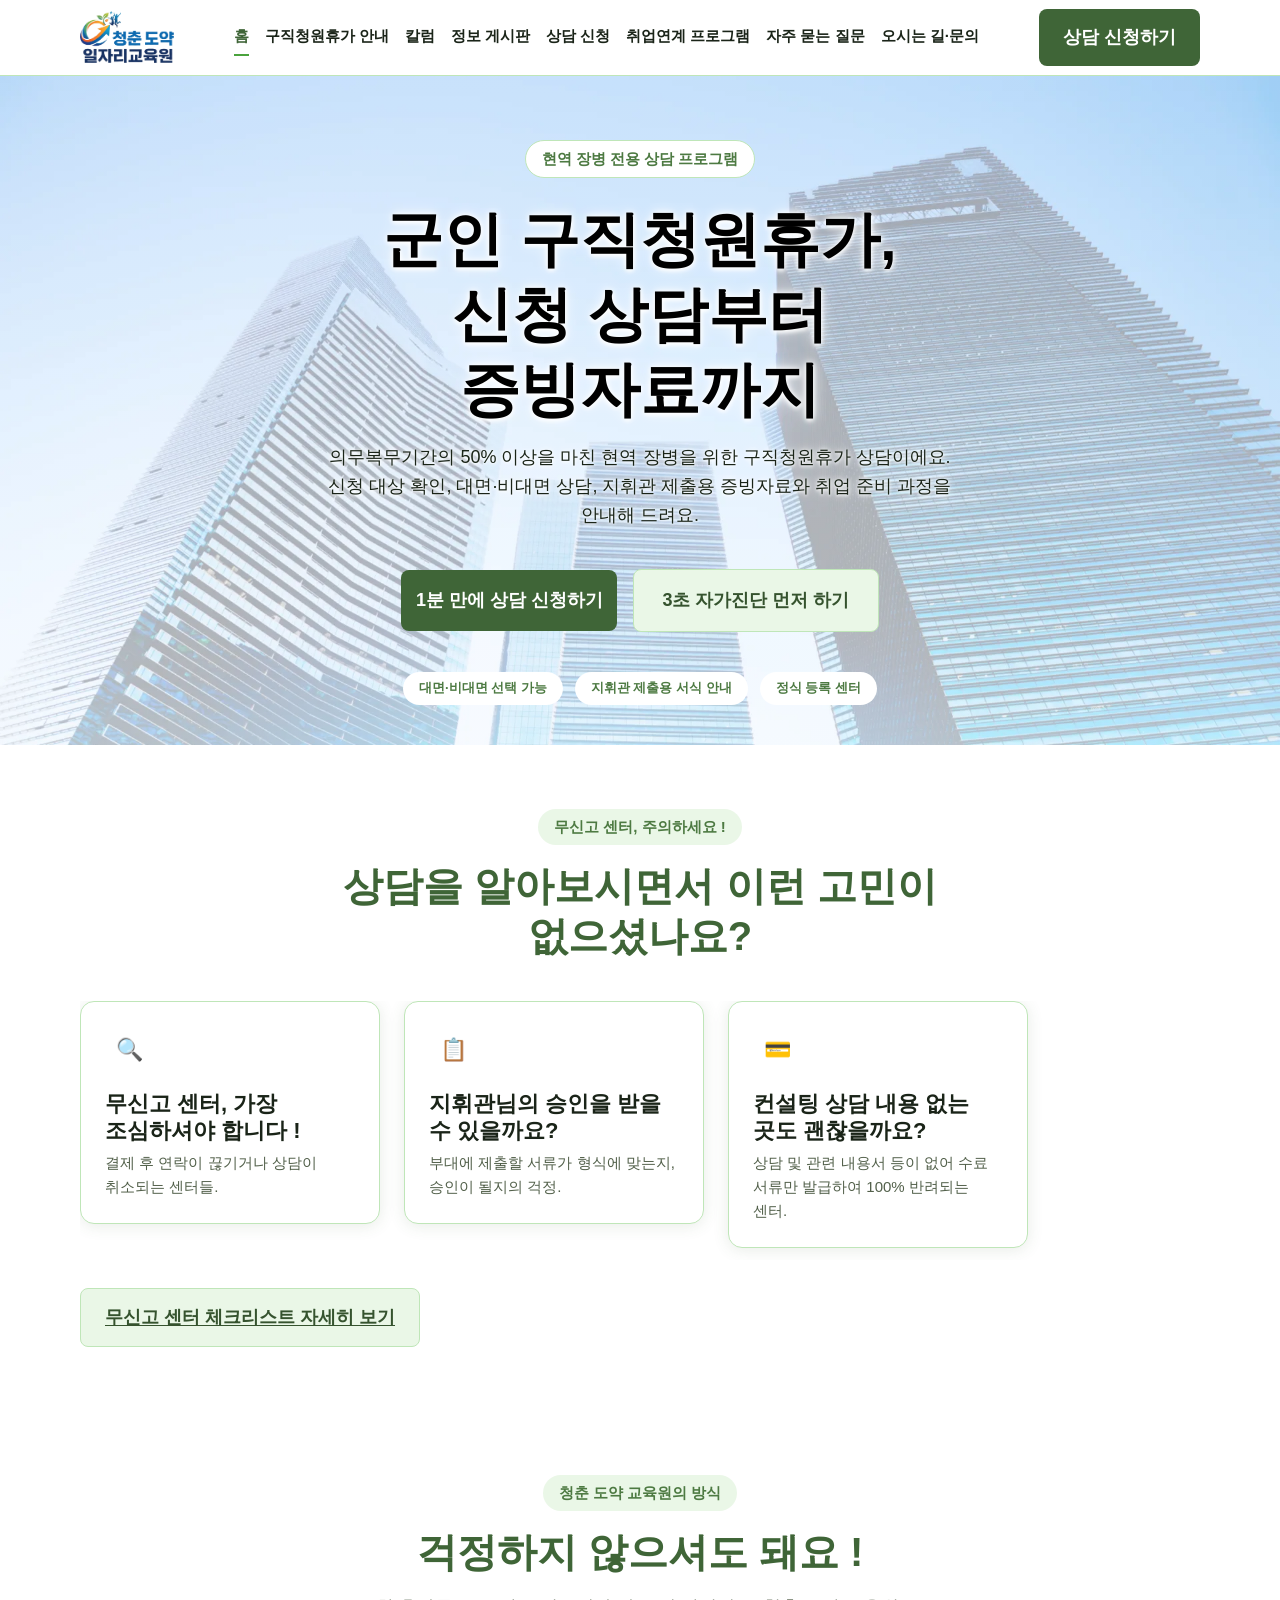
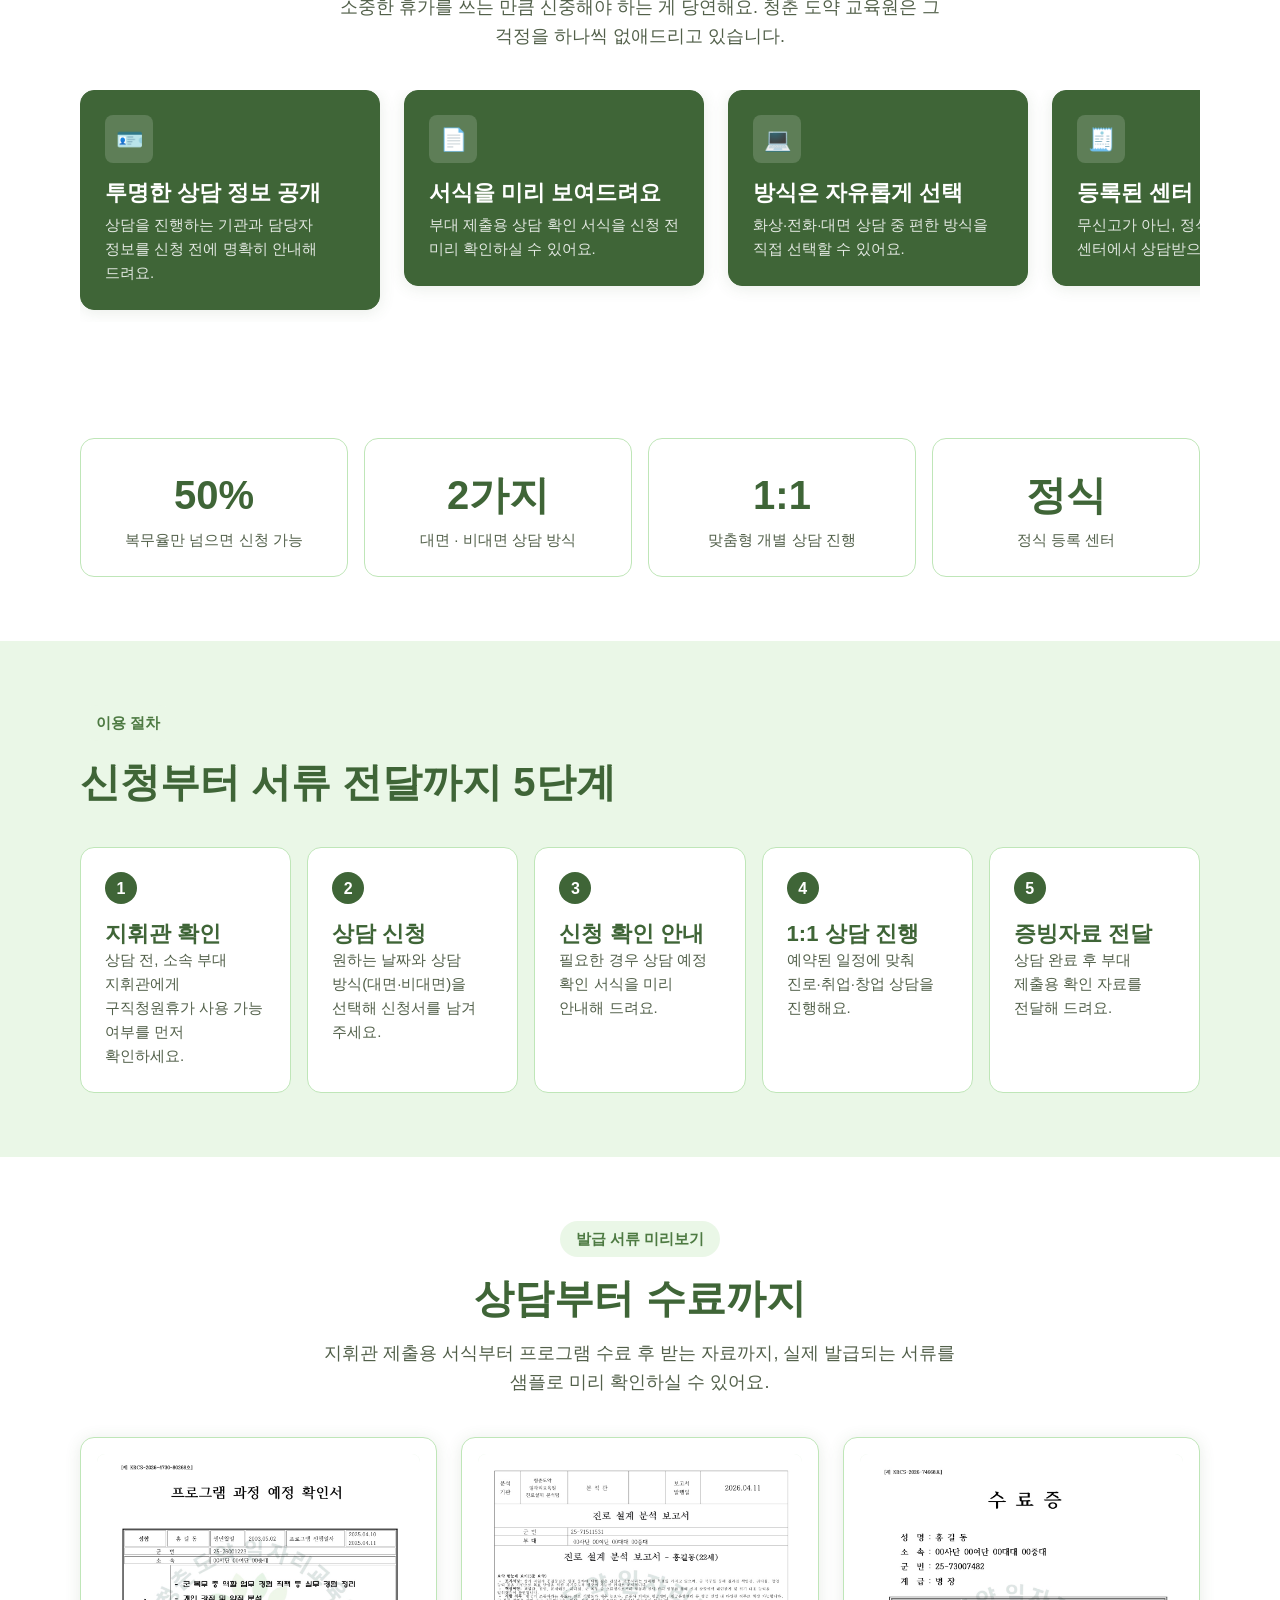
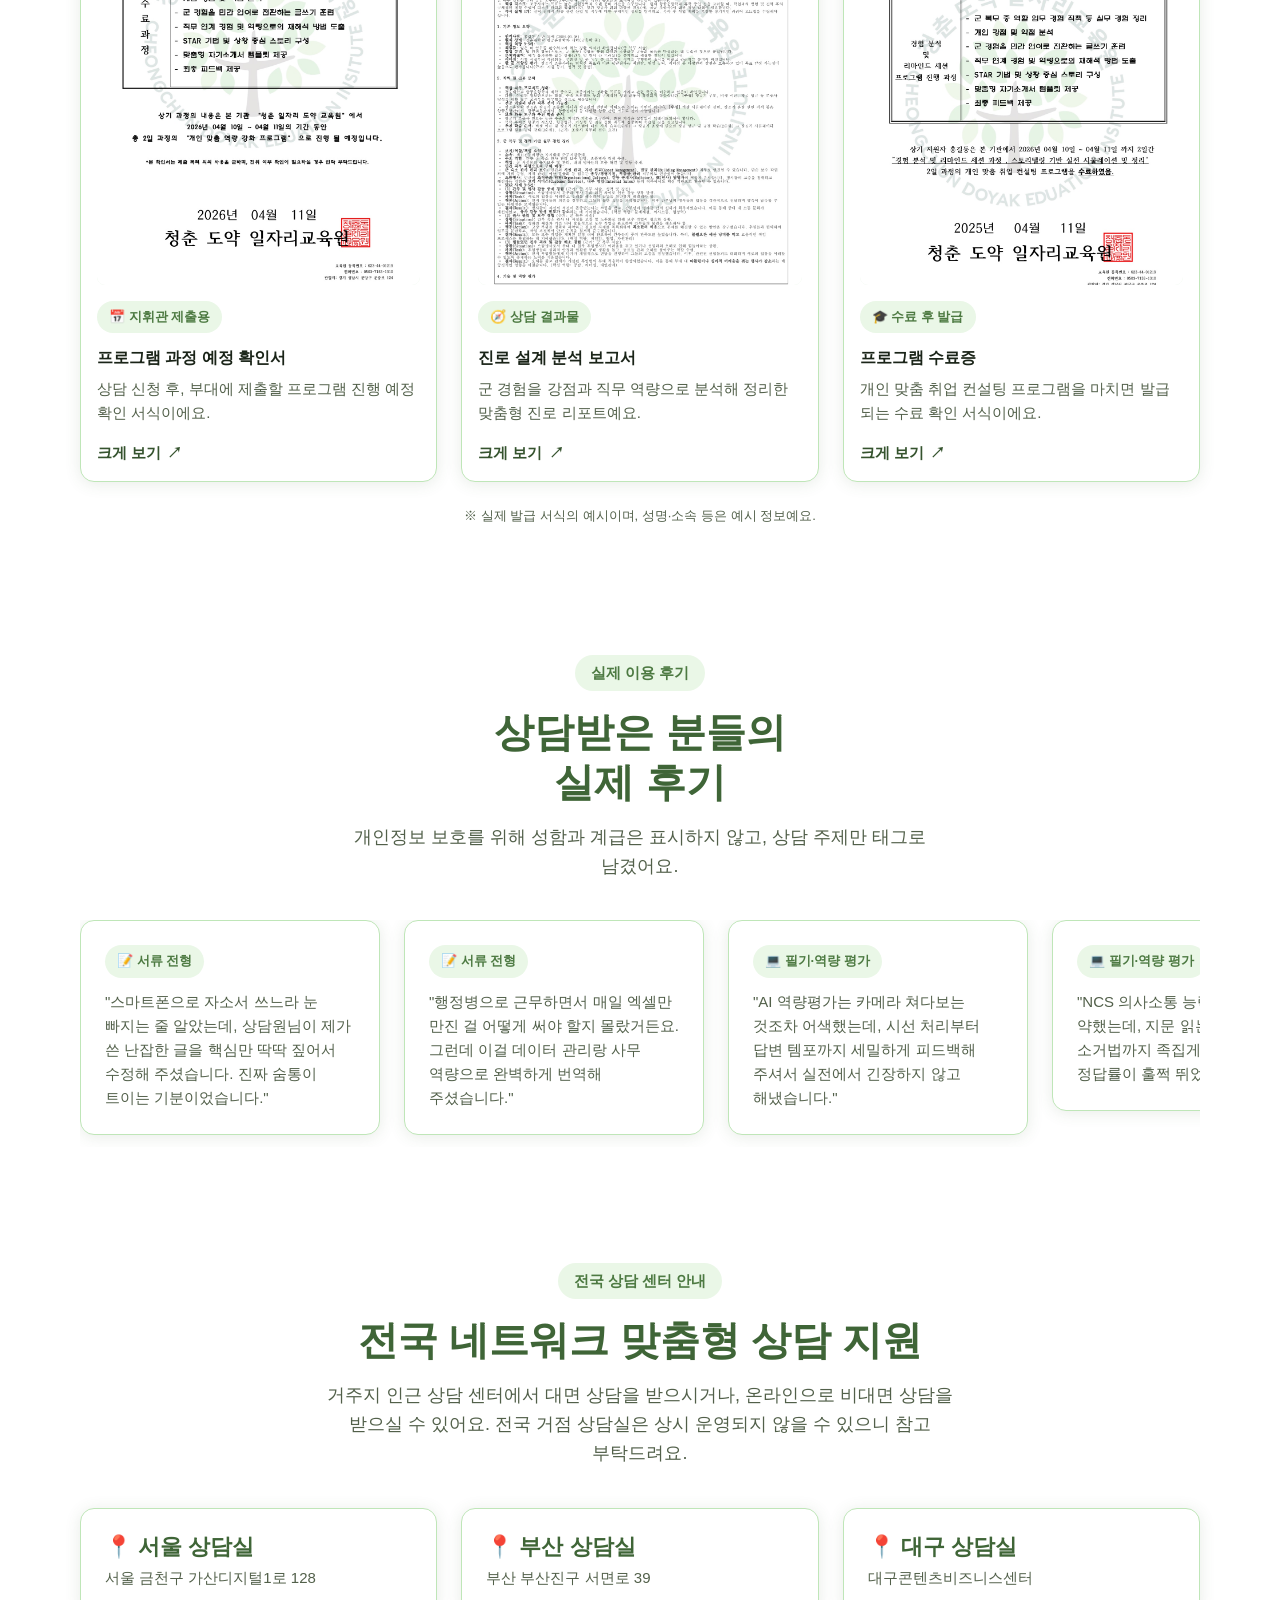
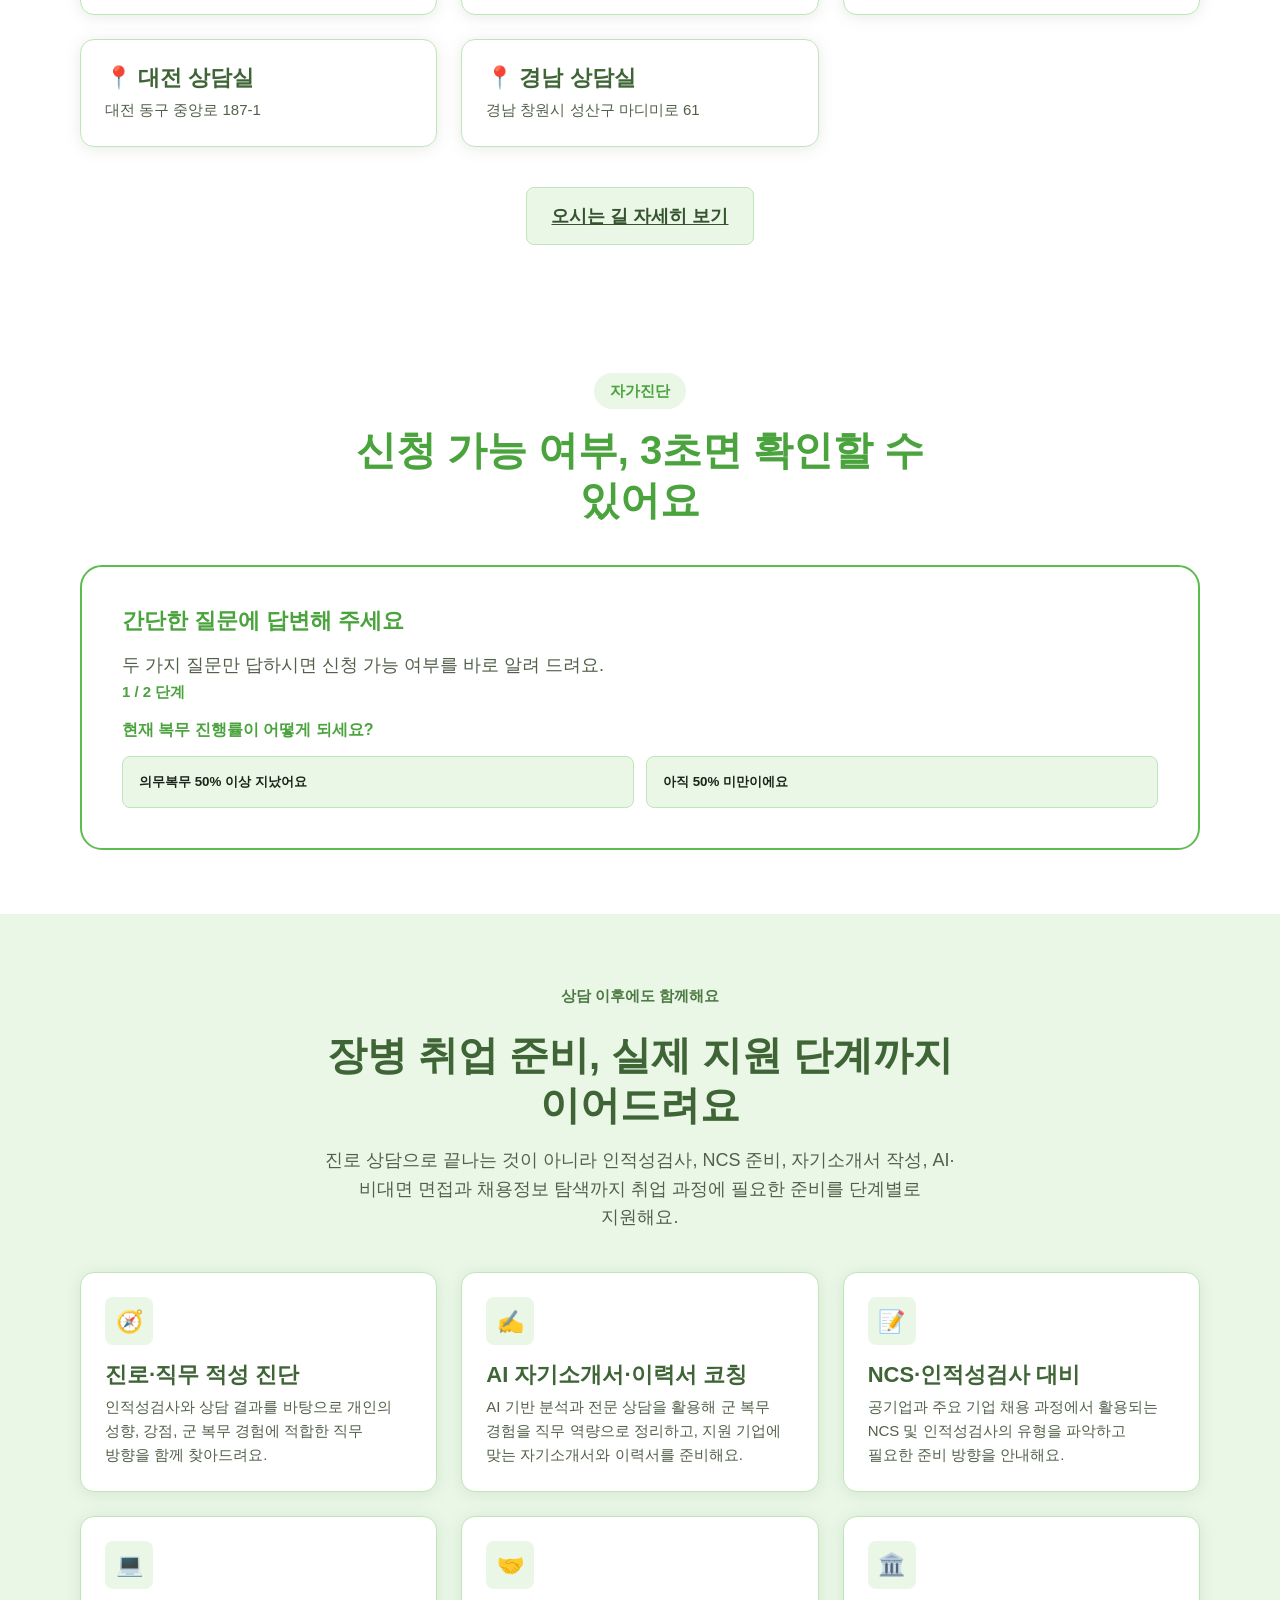
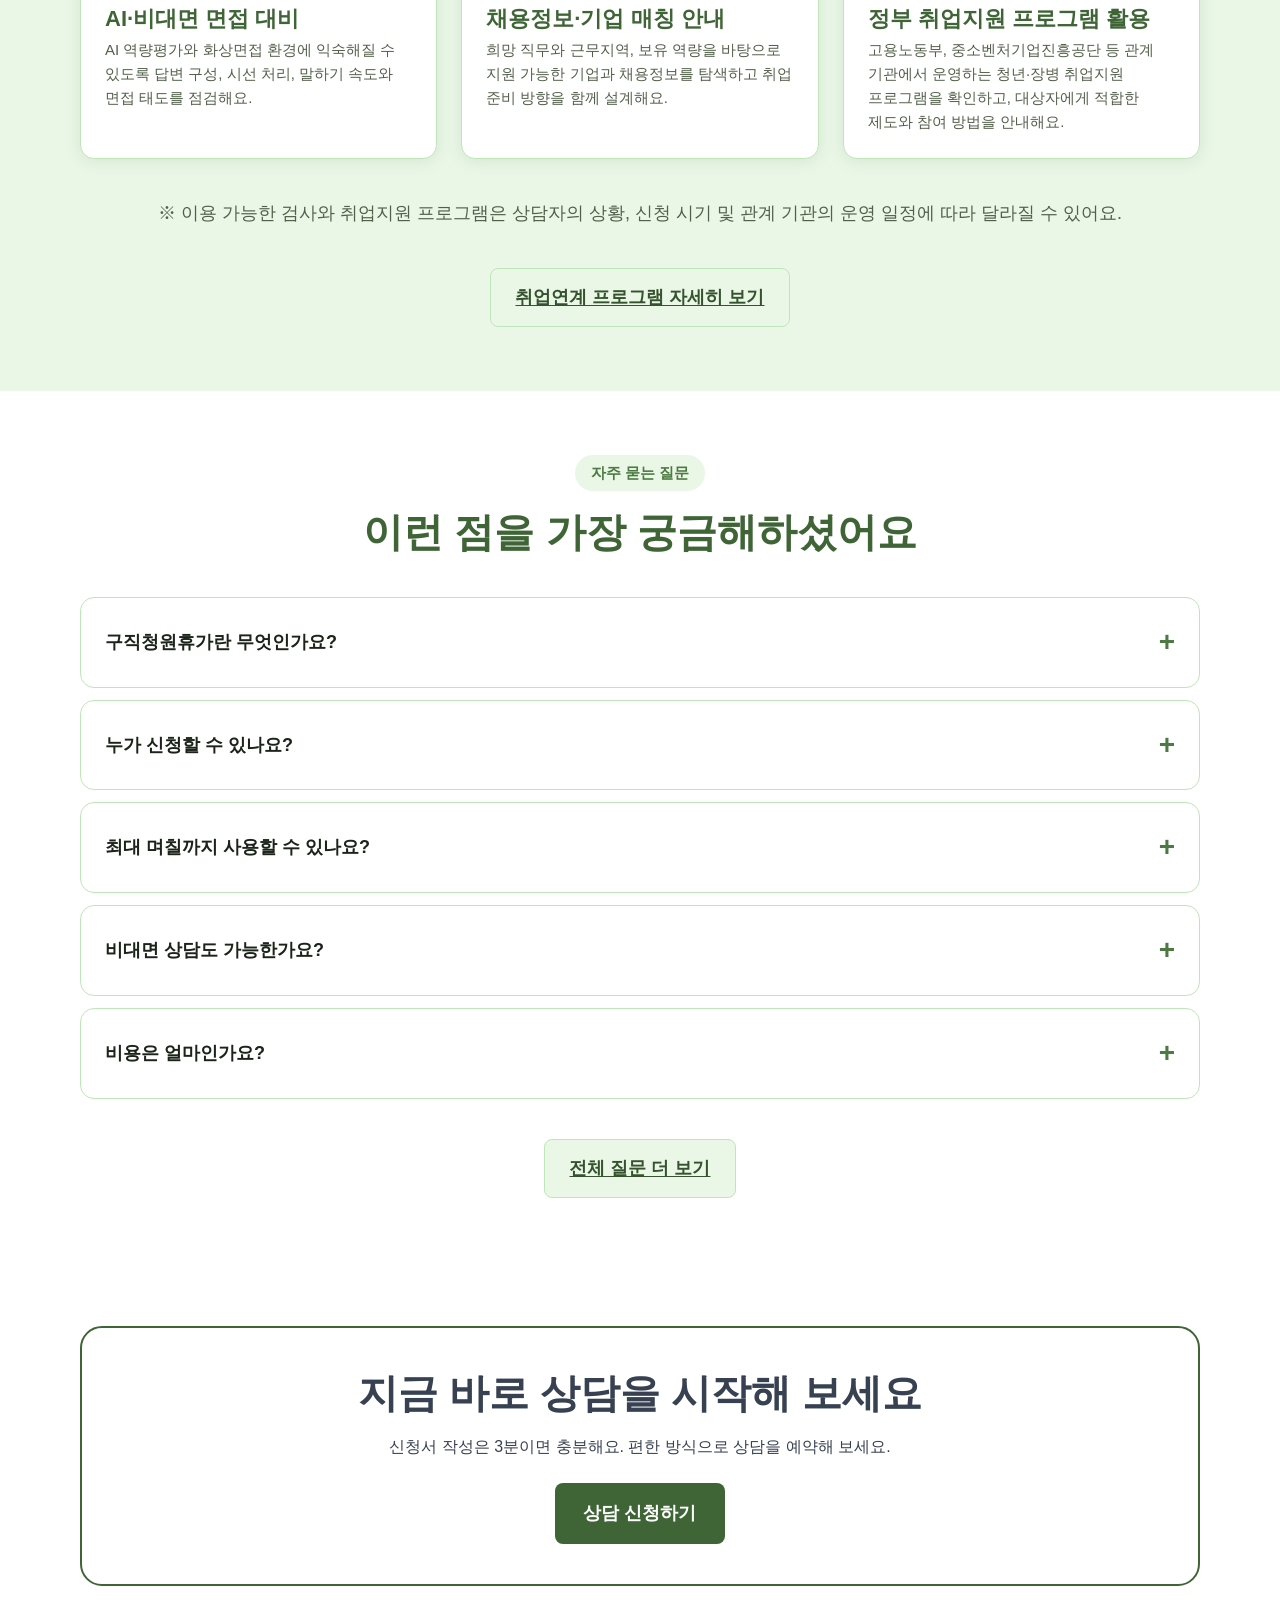
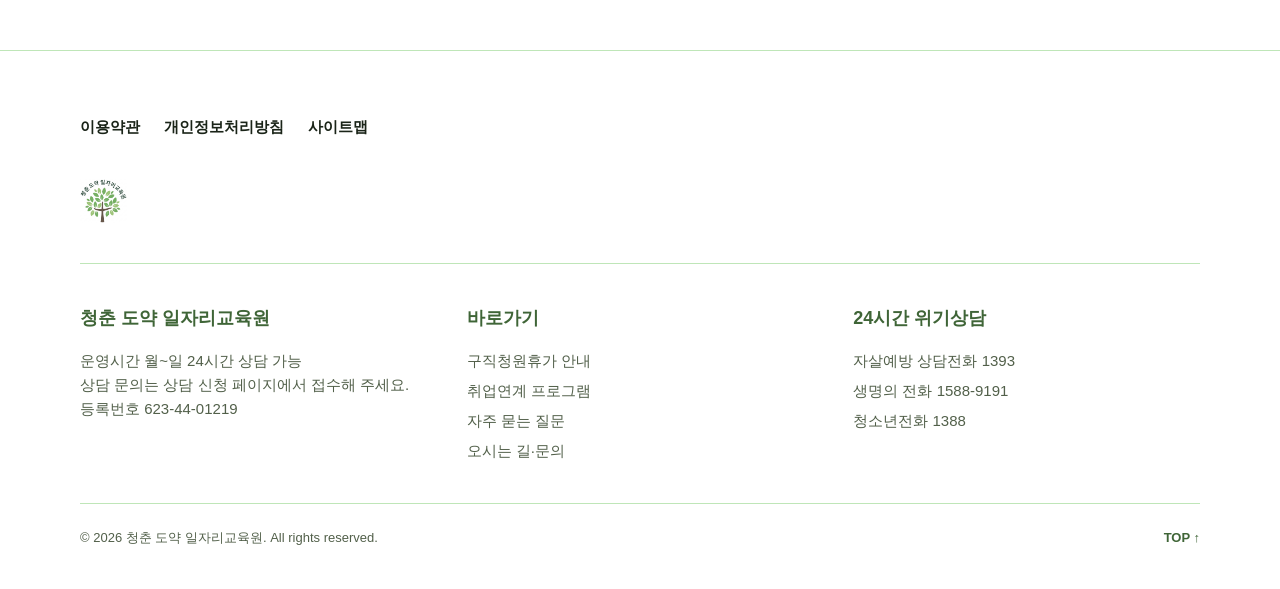
==== index.html @ 06d4969e "Add Naver Search Advisor site verification meta tag Co-Authored-By: Claude Sonnet 5 <noreply@anthrop" ====
<!doctype html>
<html lang="ko">
<head>
  <meta charset="UTF-8" />
  <meta name="viewport" content="width=device-width, initial-scale=1" />
  <meta name="google-site-verification" content="2nZ08xQnb_8hlBmnkDYCO0wUar5YOtVIKRQKzrqwLmY" />
  <meta name="naver-site-verification" content="445d4cc91c6507f5369d2889d1e7aca899a2a879" />
  <title>청춘 도약 일자리교육원 | 현역 장병 구직청원휴가 상담</title>
  <meta name="description" content="의무복무 50% 이상 현역 장병을 위한 구직청원휴가 대면·비대면 상담. 지휘관 제출용 서류 안내부터 자기소개서·면접 준비까지, 청춘 도약 일자리교육원이 함께합니다." />
  <link rel="canonical" href="https://xn--9d0bj6jvofy7nrsb4nou6e148bfjc.kr/index.html" />
  <meta property="og:type" content="website" />
  <meta property="og:title" content="청춘 도약 일자리교육원 | 현역 장병 구직청원휴가 상담" />
  <meta property="og:description" content="의무복무 50% 이상 현역 장병을 위한 구직청원휴가 대면·비대면 상담과 취업연계 프로그램" />
  <meta property="og:url" content="https://xn--9d0bj6jvofy7nrsb4nou6e148bfjc.kr/index.html" />
  <meta property="og:locale" content="ko_KR" />
  <link rel="icon" href="assets/images/logo.png" type="image/png" />
  <link rel="preconnect" href="https://cdn.jsdelivr.net" />
  <link rel="stylesheet" as="style" crossorigin href="https://cdn.jsdelivr.net/gh/orioncactus/pretendard@latest/dist/web/static/pretendard.css" />
  <link rel="stylesheet" href="assets/css/tokens.css" />
  <link rel="stylesheet" href="assets/css/base.css" />
  <link rel="stylesheet" href="assets/css/components.css" />
  <script type="application/ld+json">
  {
    "@context": "https://schema.org",
    "@type": "Organization",
    "name": "청춘 도약 일자리교육원",
    "url": "https://xn--9d0bj6jvofy7nrsb4nou6e148bfjc.kr/index.html",
    "logo": {
      "@type": "ImageObject",
      "url": "https://xn--9d0bj6jvofy7nrsb4nou6e148bfjc.kr/assets/images/logo.png"
    },
    "taxID": "623-44-01219"
  }
  </script>
  <!-- TODO: 실제 사업장 주소 확보 시 address(PostalAddress) 속성 추가 -->
  <!-- TODO: 대표 전화번호 확보 시 telephone 속성 추가 -->
</head>
<body>
  <a class="skip-link" href="#main">본문으로 바로가기</a>

  <header class="site-header">
    <div class="container site-header__inner">
      <a href="index.html" class="site-header__logo">
        <img src="assets/images/header-logo.webp" alt="청춘 도약 일자리교육원" width="180" height="100" />
        <span class="sr-only">청춘 도약 일자리교육원</span>
      </a>

      <nav class="site-nav" aria-label="주요 메뉴">
        <ul class="site-nav__list">
          <li><a class="site-nav__link" href="index.html" aria-current="page">홈</a></li>
          <li><a class="site-nav__link" href="guide.html">구직청원휴가 안내</a></li>
          <li><a class="site-nav__link" href="column.html">칼럼</a></li>
          <li><a class="site-nav__link" href="board.html">정보 게시판</a></li>
          <li><a class="site-nav__link" href="http://pf.kakao.com/_sylen/chat">상담 신청</a></li>
          <li><a class="site-nav__link" href="program.html">취업연계 프로그램</a></li>
          <li><a class="site-nav__link" href="faq.html">자주 묻는 질문</a></li>
          <li><a class="site-nav__link" href="contact.html">오시는 길·문의</a></li>
        </ul>
      </nav>

      <div class="site-header__actions">
        <a href="http://pf.kakao.com/_sylen/chat" class="btn btn--primary header-cta">상담 신청하기</a>
        <button
          type="button"
          class="nav-toggle"
          aria-expanded="false"
          aria-controls="mobile-nav"
          aria-label="메뉴 열기"
        >
          <span class="nav-toggle__icon" aria-hidden="true"></span>
        </button>
      </div>
    </div>
  </header>

  <nav id="mobile-nav" class="mobile-nav" aria-label="모바일 메뉴" hidden>
    <ul class="mobile-nav__list">
      <li><a class="mobile-nav__link" href="index.html" aria-current="page">홈</a></li>
      <li><a class="mobile-nav__link" href="guide.html">구직청원휴가 안내</a></li>
      <li><a class="mobile-nav__link" href="column.html">칼럼</a></li>
      <li><a class="mobile-nav__link" href="board.html">정보 게시판</a></li>
      <li><a class="mobile-nav__link" href="http://pf.kakao.com/_sylen/chat">상담 신청</a></li>
      <li><a class="mobile-nav__link" href="program.html">취업연계 프로그램</a></li>
      <li><a class="mobile-nav__link" href="faq.html">자주 묻는 질문</a></li>
      <li><a class="mobile-nav__link" href="contact.html">오시는 길·문의</a></li>
    </ul>
    <a href="http://pf.kakao.com/_sylen/chat" class="btn btn--primary btn--block mobile-nav__cta">상담 신청하기</a>
  </nav>

  <main id="main">
    <!-- 히어로 -->
    <section class="hero">
      <div class="container hero__inner">
        <p class="hero__badge">현역 장병 전용 상담 프로그램</p>
        <h1 class="hero__title">군인 구직청원휴가, 신청 상담부터 증빙자료까지</h1>
        <p class="hero__desc">
          의무복무기간의 50% 이상을 마친 현역 장병을 위한 구직청원휴가 상담이에요. 신청 대상 확인,
          대면·비대면 상담, 지휘관 제출용 증빙자료와 취업 준비 과정을 안내해 드려요.
        </p>
        <div class="hero__actions">
          <a href="http://pf.kakao.com/_sylen/chat" class="btn btn--primary btn--lg hero__cta--wide">1분 만에 상담 신청하기</a>
          <a href="#self-check" class="btn btn--secondary btn--lg">3초 자가진단 먼저 하기</a>
        </div>
        <ul class="hero__tags">
          <li class="hero__tag">대면·비대면 선택 가능</li>
          <li class="hero__tag">지휘관 제출용 서식 안내</li>
          <li class="hero__tag">정식 등록 센터</li>
        </ul>
      </div>
    </section>

    <!-- 고민 공감 -->
    <section class="section section--alt section--compact section--danger">
      <div class="container">
        <div class="section__head section__head--center">
          <p class="section__eyebrow">무신고 센터, 주의하세요 ! </p>
          <h2>상담을 알아보시면서 이런 고민이 없으셨나요?</h2>
        </div>
        <div class="card-slider" role="region" aria-label="상담 신청 전 자주 하는 고민 목록" tabindex="0">
          <div class="card card--concern">
            <div class="card__icon" aria-hidden="true">🔍</div>
            <h3 class="card__title">무신고 센터, 가장 조심하셔야 합니다 ! </h3>
            <p class="card__desc">결제 후 연락이 끊기거나 상담이 취소되는 센터들.</p>
          </div>
          <div class="card card--concern">
            <div class="card__icon" aria-hidden="true">📋</div>
            <h3 class="card__title">지휘관님의 승인을 받을 수 있을까요?</h3>
            <p class="card__desc">부대에 제출할 서류가 형식에 맞는지, 승인이 될지의 걱정.</p>
          </div>
          <div class="card card--concern">
            <div class="card__icon" aria-hidden="true">💳</div>
            <h3 class="card__title">컨설팅 상담 내용 없는 곳도 괜찮을까요?</h3>
            <p class="card__desc">상담 및 관련 내용서 등이 없어 수료 서류만 발급하여 100% 반려되는 센터.</p>
          </div>
        </div>
        <p class="mt-lg">
          <a href="column-scam-checklist.html" class="btn btn--secondary">무신고 센터 체크리스트 자세히 보기</a>
        </p>
      </div>
    </section>

    <!-- 해결책 -->
    <section class="section section--compact">
      <div class="container">
        <div class="section__head section__head--center">
          <p class="section__eyebrow">청춘 도약 교육원의 방식</p>
          <h2>걱정하지 않으셔도 돼요 ! </h2>
          <p class="section__desc">
            소중한 휴가를 쓰는 만큼 신중해야 하는 게 당연해요. 청춘 도약 교육원은 그 걱정을 하나씩 없애드리고 있습니다.
          </p>
        </div>
        <div class="card-slider" role="region" aria-label="청춘 도약의 해결 방식 목록" tabindex="0">
          <div class="card card--solution">
            <div class="card__icon" aria-hidden="true">🪪</div>
            <h3 class="card__title">투명한 상담 정보 공개</h3>
            <p class="card__desc">상담을 진행하는 기관과 담당자 정보를 신청 전에 명확히 안내해 드려요.</p>
          </div>
          <div class="card card--solution">
            <div class="card__icon" aria-hidden="true">📄</div>
            <h3 class="card__title">서식을 미리 보여드려요</h3>
            <p class="card__desc">부대 제출용 상담 확인 서식을 신청 전 미리 확인하실 수 있어요.</p>
          </div>
          <div class="card card--solution">
            <div class="card__icon" aria-hidden="true">💻</div>
            <h3 class="card__title">방식은 자유롭게 선택</h3>
            <p class="card__desc">화상·전화·대면 상담 중 편한 방식을 직접 선택할 수 있어요.</p>
          </div>
          <div class="card card--solution">
            <div class="card__icon" aria-hidden="true">🧾</div>
            <h3 class="card__title">등록된 센터</h3>
            <p class="card__desc">무신고가 아닌, 정식으로 등록된 검증 센터에서 상담받으세요 ! </p>
          </div>
        </div>
      </div>
    </section>

    <!-- 신뢰 요소 -->
    <section class="section">
      <div class="container">
        <div class="stats" role="list">
          <div class="stat-card" role="listitem">
            <span class="stat-card__value">50%</span>
            <span class="stat-card__label">복무율만 넘으면 신청 가능</span>
          </div>
          <div class="stat-card" role="listitem">
            <span class="stat-card__value">2가지</span>
            <span class="stat-card__label">대면 · 비대면 상담 방식</span>
          </div>
          <div class="stat-card" role="listitem">
            <span class="stat-card__value">1:1</span>
            <span class="stat-card__label">맞춤형 개별 상담 진행</span>
          </div>
          <div class="stat-card" role="listitem">
            <span class="stat-card__value">정식</span>
            <span class="stat-card__label">정식 등록 센터</span>
          </div>
        </div>
      </div>
    </section>

    <!-- 프로세스 -->
    <section class="section section--alt">
      <div class="container">
        <div class="section__head">
          <p class="section__eyebrow">이용 절차</p>
          <h2>신청부터 서류 전달까지 5단계</h2>
        </div>
        <ol class="timeline">
          <li class="timeline__step">
            <h3>지휘관 확인</h3>
            <p class="card__desc">상담 전, 소속 부대 지휘관에게 구직청원휴가 사용 가능 여부를 먼저 확인하세요.</p>
          </li>
          <li class="timeline__step">
            <h3>상담 신청</h3>
            <p class="card__desc">원하는 날짜와 상담 방식(대면·비대면)을 선택해 신청서를 남겨 주세요.</p>
          </li>
          <li class="timeline__step">
            <h3>신청 확인 안내</h3>
            <p class="card__desc">필요한 경우 상담 예정 확인 서식을 미리 안내해 드려요.</p>
          </li>
          <li class="timeline__step">
            <h3>1:1 상담 진행</h3>
            <p class="card__desc">예약된 일정에 맞춰 진로·취업·창업 상담을 진행해요.</p>
          </li>
          <li class="timeline__step">
            <h3>증빙자료 전달</h3>
            <p class="card__desc">상담 완료 후 부대 제출용 확인 자료를 전달해 드려요.</p>
          </li>
        </ol>
      </div>
    </section>

    <!-- 발급 서류 미리보기 -->
    <section class="section" id="doc-preview">
      <div class="container">
        <div class="section__head section__head--center">
          <p class="section__eyebrow">발급 서류 미리보기</p>
          <h2>상담부터 수료까지</h2>
          <p class="section__desc">
            지휘관 제출용 서식부터 프로그램 수료 후 받는 자료까지, 실제 발급되는 서류를 샘플로 미리 확인하실 수 있어요.
          </p>
        </div>
        <div class="doc-grid" role="region" aria-label="발급 서류 샘플 목록" tabindex="0">
          <button
            type="button"
            class="doc-card"
            data-doc-image="assets/images/documents/schedule-confirmation.jpg"
            data-doc-title="프로그램 과정 예정 확인서"
          >
            <span class="doc-card__thumb">
              <img
                src="assets/images/documents/schedule-confirmation.jpg"
                alt="프로그램 과정 예정 확인서 샘플"
                loading="lazy"
                width="1130"
                height="1600"
              />
            </span>
            <span class="doc-card__label">📅 지휘관 제출용</span>
            <span class="doc-card__title">프로그램 과정 예정 확인서</span>
            <span class="doc-card__desc">상담 신청 후, 부대에 제출할 프로그램 진행 예정 확인 서식이에요.</span>
            <span class="doc-card__cta">크게 보기 <span aria-hidden="true">↗</span></span>
          </button>

          <button
            type="button"
            class="doc-card"
            data-doc-image="assets/images/documents/career-report.jpg"
            data-doc-title="진로 설계 분석 보고서"
          >
            <span class="doc-card__thumb">
              <img
                src="assets/images/documents/career-report.jpg"
                alt="진로 설계 분석 보고서 샘플"
                loading="lazy"
                width="1130"
                height="1600"
              />
            </span>
            <span class="doc-card__label">🧭 상담 결과물</span>
            <span class="doc-card__title">진로 설계 분석 보고서</span>
            <span class="doc-card__desc">군 경험을 강점과 직무 역량으로 분석해 정리한 맞춤형 진로 리포트예요.</span>
            <span class="doc-card__cta">크게 보기 <span aria-hidden="true">↗</span></span>
          </button>

          <button
            type="button"
            class="doc-card"
            data-doc-image="assets/images/documents/certificate.jpg"
            data-doc-title="프로그램 수료증"
          >
            <span class="doc-card__thumb">
              <img
                src="assets/images/documents/certificate.jpg"
                alt="프로그램 수료증 샘플"
                loading="lazy"
                width="1130"
                height="1600"
              />
            </span>
            <span class="doc-card__label">🎓 수료 후 발급</span>
            <span class="doc-card__title">프로그램 수료증</span>
            <span class="doc-card__desc">개인 맞춤 취업 컨설팅 프로그램을 마치면 발급되는 수료 확인 서식이에요.</span>
            <span class="doc-card__cta">크게 보기 <span aria-hidden="true">↗</span></span>
          </button>
        </div>
        <p class="doc-grid__note">※ 실제 발급 서식의 예시이며, 성명·소속 등은 예시 정보예요.</p>
      </div>
    </section>

    <!-- 실제 이용 후기 -->
    <section class="section" id="reviews">
      <div class="container">
        <div class="section__head section__head--center">
          <p class="section__eyebrow">실제 이용 후기</p>
          <h2>상담받은 분들의 <br> 실제 후기</h2>
          <p class="section__desc">
            개인정보 보호를 위해 성함과 계급은 표시하지 않고, 상담 주제만 태그로 남겼어요.
          </p>
        </div>
        <div class="card-slider" role="region" aria-label="실제 이용 후기 목록" tabindex="0">
          <div class="card">
            <p class="doc-card__label">📝 서류 전형</p>
            <p class="card__desc">
              "스마트폰으로 자소서 쓰느라 눈 빠지는 줄 알았는데, 상담원님이 제가 쓴 난잡한 글을 핵심만 딱딱
              짚어서 수정해 주셨습니다. 진짜 숨통이 트이는 기분이었습니다."
            </p>
          </div>
          <div class="card">
            <p class="doc-card__label">📝 서류 전형</p>
            <p class="card__desc">
              "행정병으로 근무하면서 매일 엑셀만 만진 걸 어떻게 써야 할지 몰랐거든요. 그런데 이걸 데이터
              관리랑 사무 역량으로 완벽하게 번역해 주셨습니다."
            </p>
          </div>
          <div class="card">
            <p class="doc-card__label">💻 필기·역량 평가</p>
            <p class="card__desc">
              "AI 역량평가는 카메라 쳐다보는 것조차 어색했는데, 시선 처리부터 답변 템포까지 세밀하게
              피드백해 주셔서 실전에서 긴장하지 않고 해냈습니다."
            </p>
          </div>
          <div class="card">
            <p class="doc-card__label">💻 필기·역량 평가</p>
            <p class="card__desc">
              "NCS 의사소통 능력이 제일 약했는데, 지문 읽는 요령부터 선택지 소거법까지 족집게처럼
              가르쳐주셔서 정답률이 훌쩍 뛰었습니다."
            </p>
          </div>
          <div class="card">
            <p class="doc-card__label">🧭 진로·멘탈 케어</p>
            <p class="card__desc">
              "전역일은 다가오는데 뭘 해야 할지 막막해서 밤마다 잠을 못 잤습니다. 제 적성과 전공을 분석해서
              현실적인 취업 루트를 그려주셔서 정말 든든합니다."
            </p>
          </div>
          <div class="card">
            <p class="doc-card__label">🧭 진로·멘탈 케어</p>
            <p class="card__desc">
              "그냥 취업 스킬만 알려주시는 게 아니라, 전역 후 진로에 대한 막연한 두려움을 덜어주셔서
              심리적으로 정말 큰 위안이 되었습니다. 감사합니다."
            </p>
          </div>
          <div class="card">
            <p class="doc-card__label">📅 휴가·면접 실전</p>
            <p class="card__desc">
              "금쪽같은 구직청원휴가를 어떻게 써야 제일 효율적일지 스케줄표까지 같이 고민해 주신 덕분에,
              휴가 기간 동안 면접과 서류 준비를 완벽하게 끝냈습니다."
            </p>
          </div>
          <div class="card">
            <p class="doc-card__label">📅 휴가·면접 실전</p>
            <p class="card__desc">
              "면접 볼 때 자꾸 다나까를 써서 걱정이었는데, 모의면접을 통해 자연스러운 사회인 말투로 싹
              고쳐주셨습니다. 피드백이 정말 날카롭고 정확합니다."
            </p>
          </div>
        </div>
      </div>
    </section>

    <!-- 전국 네트워크 -->
    <section class="section">
      <div class="container">
        <div class="section__head section__head--center">
          <p class="section__eyebrow">전국 상담 센터 안내</p>
          <h2>전국 네트워크 맞춤형 상담 지원</h2>
          <p class="section__desc">
            거주지 인근 상담 센터에서 대면 상담을 받으시거나, 온라인으로 비대면 상담을 받으실 수 있어요.
            전국 거점 상담실은 상시 운영되지 않을 수 있으니 참고 부탁드려요.
          </p>
        </div>
        <div class="card-grid card-grid--3">
          <div class="card">
            <h3 class="card__title">📍 서울 상담실</h3>
            <p class="card__desc">서울 금천구 가산디지털1로 128</p>
          </div>
          <div class="card">
            <h3 class="card__title">📍 부산 상담실</h3>
            <p class="card__desc">부산 부산진구 서면로 39</p>
          </div>
          <div class="card">
            <h3 class="card__title">📍 대구 상담실</h3>
            <p class="card__desc">대구콘텐츠비즈니스센터</p>
          </div>
          <div class="card">
            <h3 class="card__title">📍 대전 상담실</h3>
            <p class="card__desc">대전 동구 중앙로 187-1</p>
          </div>
          <div class="card">
            <h3 class="card__title">📍 경남 상담실</h3>
            <p class="card__desc">경남 창원시 성산구 마디미로 61</p>
          </div>
        </div>
        <p class="mt-lg text-center">
          <a href="contact.html" class="btn btn--secondary">오시는 길 자세히 보기</a>
        </p>
      </div>
    </section>

    <!-- 자가진단 -->
    <section class="section">
      <div class="container">
        <div class="section__head section__head--center section__head--green">
          <p class="section__eyebrow">자가진단</p>
          <h2>신청 가능 여부, 3초면 확인할 수 있어요</h2>
        </div>
        <div class="self-check" id="self-check">
          <h3 class="self-check__title">간단한 질문에 답변해 주세요</h3>
          <p class="section__desc">두 가지 질문만 답하시면 신청 가능 여부를 바로 알려 드려요.</p>

          <div class="self-check__step" data-step="1">
            <p class="self-check__progress">1 / 2 단계</p>
            <h4>현재 복무 진행률이 어떻게 되세요?</h4>
            <div class="self-check__options">
              <button type="button" class="self-check__option" data-value="over">
                의무복무 50% 이상 지났어요
              </button>
              <button type="button" class="self-check__option" data-value="under">
                아직 50% 미만이에요
              </button>
            </div>
          </div>

          <div class="self-check__step" data-step="2" hidden>
            <p class="self-check__progress">2 / 2 단계</p>
            <h4>상담을 통해 가장 알고 싶은 것은 무엇인가요?</h4>
            <div class="self-check__options">
              <button type="button" class="self-check__option" data-value="job">취업 준비</button>
              <button type="button" class="self-check__option" data-value="startup">창업 준비</button>
              <button type="button" class="self-check__option" data-value="study">진학·학업</button>
              <button type="button" class="self-check__option" data-value="etc">아직 잘 모르겠어요</button>
            </div>
          </div>

          <div class="self-check__result" data-result="eligible" hidden>
            <p class="self-check__result-icon" aria-hidden="true">✅</p>
            <h3>지금 상담 신청이 가능해요</h3>
            <p>구직청원휴가 신청 대상에 해당해요. 바로 상담을 예약해 보세요.</p>
            <div class="self-check__actions">
              <a href="http://pf.kakao.com/_sylen/chat" class="btn btn--primary">상담 신청하러 가기</a>
              <button type="button" class="self-check__restart">처음부터 다시하기</button>
            </div>
          </div>

          <div class="self-check__result" data-result="not-yet" hidden>
            <p class="self-check__result-icon" aria-hidden="true">⏳</p>
            <h3>조금만 더 기다려 주세요</h3>
            <p>의무복무의 절반을 채운 시점부터 신청할 수 있어요. 그 전까지는 안내 자료로 미리 준비해 보세요.</p>
            <div class="self-check__actions">
              <a href="guide.html" class="btn btn--secondary">제도 미리 알아보기</a>
              <button type="button" class="self-check__restart">처음부터 다시하기</button>
            </div>
          </div>

          <div id="self-check-live" class="sr-only" aria-live="polite"></div>
        </div>
      </div>
    </section>

  <!-- 취업연계 프로그램 -->
<section class="section section--alt" id="employment-program">
  <div class="container">
    <div class="section__head section__head--center">
      <p class="section__eyebrow">상담 이후에도 함께해요</p>
      <h2>장병 취업 준비, 실제 지원 단계까지 이어드려요</h2>
      <p class="section__desc">
        진로 상담으로 끝나는 것이 아니라 인적성검사, NCS 준비, 자기소개서 작성,
        AI·비대면 면접과 채용정보 탐색까지 취업 과정에 필요한 준비를 단계별로 지원해요.
      </p>
    </div>

    <div class="card-grid card-grid--3">
      <div class="card">
        <div class="card__icon" aria-hidden="true">🧭</div>
        <h3 class="card__title">진로·직무 적성 진단</h3>
        <p class="card__desc">
          인적성검사와 상담 결과를 바탕으로 개인의 성향, 강점, 군 복무 경험에 적합한 직무 방향을 함께 찾아드려요.
        </p>
      </div>

      <div class="card">
        <div class="card__icon" aria-hidden="true">✍️</div>
        <h3 class="card__title">AI 자기소개서·이력서 코칭</h3>
        <p class="card__desc">
          AI 기반 분석과 전문 상담을 활용해 군 복무 경험을 직무 역량으로 정리하고, 지원 기업에 맞는 자기소개서와 이력서를 준비해요.
        </p>
      </div>

      <div class="card">
        <div class="card__icon" aria-hidden="true">📝</div>
        <h3 class="card__title">NCS·인적성검사 대비</h3>
        <p class="card__desc">
          공기업과 주요 기업 채용 과정에서 활용되는 NCS 및 인적성검사의 유형을 파악하고 필요한 준비 방향을 안내해요.
        </p>
      </div>

      <div class="card">
        <div class="card__icon" aria-hidden="true">💻</div>
        <h3 class="card__title">AI·비대면 면접 대비</h3>
        <p class="card__desc">
          AI 역량평가와 화상면접 환경에 익숙해질 수 있도록 답변 구성, 시선 처리, 말하기 속도와 면접 태도를 점검해요.
        </p>
      </div>

      <div class="card">
        <div class="card__icon" aria-hidden="true">🤝</div>
        <h3 class="card__title">채용정보·기업 매칭 안내</h3>
        <p class="card__desc">
          희망 직무와 근무지역, 보유 역량을 바탕으로 지원 가능한 기업과 채용정보를 탐색하고 취업 준비 방향을 함께 설계해요.
        </p>
      </div>

      <div class="card">
        <div class="card__icon" aria-hidden="true">🏛️</div>
        <h3 class="card__title">정부 취업지원 프로그램 활용</h3>
        <p class="card__desc">
          고용노동부, 중소벤처기업진흥공단 등 관계 기관에서 운영하는 청년·장병 취업지원 프로그램을 확인하고,
          대상자에게 적합한 제도와 참여 방법을 안내해요.
        </p>
      </div>
    </div>

    <div class="program-notice mt-lg">
      <p class="section__desc text-center">
        ※ 이용 가능한 검사와 취업지원 프로그램은 상담자의 상황, 신청 시기 및 관계 기관의 운영 일정에 따라 달라질 수 있어요.
      </p>
    </div>

    <p class="mt-lg text-center">
      <a href="program.html" class="btn btn--secondary">
        취업연계 프로그램 자세히 보기
      </a>
    </p>
  </div>
</section>

    <!-- FAQ 요약 -->
    <section class="section">
      <div class="container">
        <div class="section__head section__head--center">
          <p class="section__eyebrow">자주 묻는 질문</p>
          <h2>이런 점을 가장 궁금해하셨어요</h2>
        </div>
        <div class="faq-list">
          <details class="faq-item">
            <summary class="faq-item__q">구직청원휴가란 무엇인가요?</summary>
            <p class="faq-item__a">
              의무복무 중인 현역 장병이 취업 준비를 위해 사용할 수 있는 법정 특별휴가예요. 군인의 지위 및
              복무에 관한 기본법 시행령 제12조에 근거해요.
            </p>
          </details>
          <details class="faq-item">
            <summary class="faq-item__q">누가 신청할 수 있나요?</summary>
            <p class="faq-item__a">
              의무복무기간의 50% 이상을 마친 병사, 그리고 전역예정일이 1년 이내인 단기복무 장교·부사관이
              신청할 수 있어요.
            </p>
          </details>
          <details class="faq-item">
            <summary class="faq-item__q">최대 며칠까지 사용할 수 있나요?</summary>
            <p class="faq-item__a">병사는 최대 2일이며, 간부는 복무기간에 따라 최대 5일까지 사용할 수 있어요.</p>
          </details>
          <details class="faq-item">
            <summary class="faq-item__q">비대면 상담도 가능한가요?</summary>
            <p class="faq-item__a">네, 화상 또는 전화 상담을 지원하고 있어 원격지 부대에서도 편하게 이용하실 수 있어요.</p>
          </details>
          <details class="faq-item">
            <summary class="faq-item__q">비용은 얼마인가요?</summary>
            <p class="faq-item__a">
              2일 상담 기준 5만 원이며, 정확한 견적은 상담 신청 페이지에서 투명하게 안내해 드리고 있어요.
            </p>
          </details>
        </div>
        <p class="mt-lg text-center">
          <a href="faq.html" class="btn btn--secondary">전체 질문 더 보기</a>
        </p>
      </div>
    </section>

    <!-- 최종 CTA -->
    <section class="section">
      <div class="container">
        <div class="cta-banner">
          <h2 class="cta-banner__title">지금 바로 상담을 시작해 보세요</h2>
          <p>신청서 작성은 3분이면 충분해요. 편한 방식으로 상담을 예약해 보세요.</p>
          <div class="cta-banner__actions">
            <a href="http://pf.kakao.com/_sylen/chat" class="btn btn--primary btn--lg">상담 신청하기</a>
          </div>
        </div>
      </div>
    </section>
  </main>

  <footer class="site-footer">
    <div class="container">
      <div class="footer-links">
        <a href="#">이용약관</a>
        <a href="#">개인정보처리방침</a>
        <a href="#">사이트맵</a>
      </div>

      <div class="footer-brand">
        <img src="assets/images/logo.png" alt="청춘 도약 일자리교육원 로고" width="47" height="44" />
      </div>

      <div class="footer-grid">
        <div>
          <p class="footer-brand-name">청춘 도약 일자리교육원</p>
          <address>
            운영시간 월~일 24시간 상담 가능<br />
            상담 문의는 <a href="http://pf.kakao.com/_sylen/chat">상담 신청 페이지</a>에서 접수해 주세요.<br />
            등록번호 623-44-01219
          </address>
        </div>
        <div>
          <p class="footer-heading">바로가기</p>
          <ul class="footer-crisis-list">
            <li><a href="guide.html">구직청원휴가 안내</a></li>
            <li><a href="program.html">취업연계 프로그램</a></li>
            <li><a href="faq.html">자주 묻는 질문</a></li>
            <li><a href="contact.html">오시는 길·문의</a></li>
          </ul>
        </div>
        <div>
          <p class="footer-heading">24시간 위기상담</p>
          <ul class="footer-crisis-list">
            <li>자살예방 상담전화 1393</li>
            <li>생명의 전화 1588-9191</li>
            <li>청소년전화 1388</li>
          </ul>
        </div>
      </div>
      <div class="footer-bottom">
        <span>© 2026 청춘 도약 일자리교육원. All rights reserved.</span>
        <a href="#main" class="footer-top">TOP ↑</a>
      </div>
    </div>
  </footer>

  <div class="sticky-cta" aria-hidden="false">
    <a href="http://pf.kakao.com/_sylen/chat" class="btn btn--primary btn--block">상담 신청하기</a>
  </div>

  <div class="doc-lightbox" id="doc-lightbox" hidden>
    <div class="doc-lightbox__backdrop" data-doc-close></div>
    <div class="doc-lightbox__dialog" role="dialog" aria-modal="true" aria-labelledby="doc-lightbox-title">
      <button type="button" class="doc-lightbox__close" data-doc-close aria-label="닫기">✕</button>
      <img class="doc-lightbox__image" id="doc-lightbox-image" src="" alt="" />
      <p class="doc-lightbox__caption" id="doc-lightbox-title"></p>
    </div>
  </div>

  <script src="assets/js/main.js"></script>
  <script src="assets/js/self-check.js"></script>
  <script src="assets/js/doc-preview.js"></script>
</body>
</html>
---- assets/css/tokens.css ----
/* 청춘 도약 일자리교육원 — 디자인 토큰
   팔레트: 싱그러운 그린 · 화이트 (청춘·활력 중심) */
:root {
  /* Color */
  --color-white: #ffffff;
  --color-sky-50: #eaf7e7;
  --color-sky-100: #d7f0d0;
  --color-sky-300: #bfe6b8;
  --color-sky-500: #4aa33d;
  --color-sky-600: #5bbd4d;
  --color-navy-900: #3f6537;
  --color-navy-800: #35532e;
  --color-navy-700: #4d7a42;
  --color-navy-600: #6dcf5c;

  --color-text: #1a2418;
  --color-text-muted: #52604a;
  --color-border: #bfe6b8;
  --color-surface: #ffffff;
  --color-surface-alt: #eaf7e7;

  --color-success: #1e9e6b;
  --color-success-bg: #e8f8f1;
  --color-warning: #b7791f;
  --color-warning-bg: #fdf4e3;
  --color-danger: #b91c1c;
  --color-danger-bg: #fde3e3;
  --color-danger-border: #f3aeae;
  --color-danger-wash: #fdf1f1;
  --color-logo-green: #4d7a42;
  --color-logo-green-dark: #3f6537;
  --color-gray-dark: #374151;
  --color-cta-green: #5bbd4d;
  --color-cta-green-dark: #4aa33d;
  --color-cta-green-bg: #eaf7e7;
  --color-cta-green-border: #bfe6b8;

  /* Typography */
  --font-sans: "Pretendard", -apple-system, BlinkMacSystemFont, "Apple SD Gothic Neo",
    "Malgun Gothic", "Segoe UI", sans-serif;
  --fs-xs: 0.8125rem;
  --fs-sm: 0.9375rem;
  --fs-base: 1rem;
  --fs-md: 1.125rem;
  --fs-lg: 1.375rem;
  --fs-xl: 1.75rem;
  --fs-2xl: 2.25rem;
  --fs-3xl: 2.1875rem;
  --lh-tight: 1.25;
  --lh-normal: 1.6;

  /* Spacing */
  --space-2xs: 0.375rem;
  --space-xs: 0.75rem;
  --space-sm: 1rem;
  --space-md: 1.5rem;
  --space-lg: 2.5rem;
  --space-xl: 4rem;
  --space-2xl: 6rem;

  /* Layout */
  --container-width: 1200px;
  --header-height: 64px;
  --radius-sm: 8px;
  --radius-md: 14px;
  --radius-lg: 22px;
  --shadow-card: 0 2px 16px rgba(63, 101, 55, 0.12);
  --shadow-sticky: 0 -4px 16px rgba(63, 101, 55, 0.15);

  /* Motion */
  --transition-fast: 0.15s ease;
  --transition-base: 0.25s ease;
}

@media (min-width: 768px) {
  :root {
    --fs-2xl: 2.5rem;
    --fs-3xl: 3.25rem;
    --header-height: 76px;
  }
}

@media (min-width: 1024px) {
  :root {
    --fs-3xl: 3.75rem;
  }
}

@media (prefers-reduced-motion: reduce) {
  :root {
    --transition-fast: 0s;
    --transition-base: 0s;
  }
}
---- assets/css/base.css ----
/* 전역 reset 및 기본 스타일 */
*,
*::before,
*::after {
  box-sizing: border-box;
}

html {
  -webkit-text-size-adjust: 100%;
  scroll-behavior: smooth;
  /* 모바일 하단 sticky CTA 바에 앵커 이동 목적지가 가리지 않도록 여백 확보 */
  scroll-padding-bottom: 96px;
}

@media (min-width: 1280px) {
  html {
    scroll-padding-bottom: 0;
  }
}

@media (prefers-reduced-motion: reduce) {
  html {
    scroll-behavior: auto;
  }
}

body {
  margin: 0;
  font-family: var(--font-sans);
  font-size: var(--fs-base);
  line-height: var(--lh-normal);
  color: var(--color-text);
  background-color: var(--color-white);
  overflow-x: hidden;
}

h1,
h2,
h3,
h4,
p,
ul,
ol,
figure {
  margin: 0;
}

h1,
h2,
h3,
h4 {
  line-height: var(--lh-tight);
  color: var(--color-navy-900);
  word-break: keep-all;
  overflow-wrap: break-word;
}

h1 {
  font-size: var(--fs-3xl);
}

h2 {
  font-size: var(--fs-2xl);
}

h3 {
  font-size: var(--fs-lg);
}

p {
  word-break: keep-all;
}

img,
svg {
  max-width: 100%;
  height: auto;
  display: block;
}

ul,
ol {
  padding-left: 0;
  list-style: none;
}

a {
  color: inherit;
  text-decoration: none;
}

/* 본문 문단 안에 있는 링크는 밑줄로 구분되도록 (버튼·네비 링크는 영향 없음) */
main p a {
  text-decoration: underline;
  text-underline-offset: 2px;
}

button {
  font-family: inherit;
  cursor: pointer;
  background: none;
  border: none;
}

input,
select,
textarea {
  font-family: inherit;
  font-size: var(--fs-base);
}

:focus-visible {
  outline: 3px solid var(--color-sky-500);
  outline-offset: 2px;
}

.sr-only {
  position: absolute;
  width: 1px;
  height: 1px;
  padding: 0;
  margin: -1px;
  overflow: hidden;
  clip: rect(0, 0, 0, 0);
  white-space: nowrap;
  border: 0;
}

.skip-link {
  position: absolute;
  left: var(--space-sm);
  top: -100px;
  background: var(--color-navy-900);
  color: var(--color-white);
  padding: var(--space-xs) var(--space-sm);
  border-radius: var(--radius-sm);
  z-index: 1000;
  transition: top var(--transition-fast);
}

.skip-link:focus {
  top: var(--space-sm);
}

.container {
  width: 100%;
  max-width: var(--container-width);
  margin-inline: auto;
  padding-inline: var(--space-sm);
}

@media (min-width: 768px) {
  .container {
    padding-inline: var(--space-lg);
  }
}

main {
  /* 모바일 하단 sticky CTA 바에 콘텐츠가 가리지 않도록 여백 확보 */
  padding-bottom: 112px;
}

@media (min-width: 1280px) {
  main {
    padding-bottom: 0;
  }
}

.section {
  padding-block: var(--space-xl);
}

.section--alt {
  background-color: var(--color-surface-alt);
}

/* "이런 걱정, 당연합니다" 전용 — 부정적/경고 톤으로 아래 해결책 섹션과 대비 */
.section--danger {
  background-color: var(--color-white);
}

.section__head {
  max-width: 640px;
  margin-bottom: var(--space-lg);
}

.section__head--center {
  margin-inline: auto;
  text-align: center;
}

.section__head--green .section__eyebrow {
  color: var(--color-cta-green-dark);
  background: var(--color-cta-green-bg);
}

.section__head--green h2 {
  color: var(--color-cta-green-dark);
}

.section__eyebrow {
  display: inline-block;
  font-size: var(--fs-sm);
  font-weight: 700;
  color: var(--color-navy-700);
  background: var(--color-sky-50);
  padding: var(--space-2xs) var(--space-sm);
  border-radius: 999px;
  margin-bottom: var(--space-sm);
}

.section__desc {
  margin-top: var(--space-sm);
  color: var(--color-text-muted);
  font-size: var(--fs-md);
}

/* 모바일에서 두 섹션이 한 화면에 함께 보이도록 압축한 변형 */
@media (max-width: 767px) {
  .section--compact {
    padding-block: var(--space-md);
  }

  .section--compact .section__head {
    margin-bottom: var(--space-sm);
  }

  .section--compact .section__head h2 {
    font-size: var(--fs-lg);
  }

  .section--compact .section__desc {
    margin-top: var(--space-2xs);
    font-size: var(--fs-xs);
  }
}
---- assets/css/components.css ----
/* ===== Buttons ===== */
.btn {
  display: inline-flex;
  align-items: center;
  justify-content: center;
  gap: var(--space-2xs);
  padding: 0.875rem 1.5rem;
  border-radius: var(--radius-sm);
  font-size: var(--fs-md);
  font-weight: 700;
  transition: background-color var(--transition-fast), transform var(--transition-fast);
  white-space: nowrap;
}

.btn:active {
  transform: scale(0.98);
}

.btn--primary {
  background-color: var(--color-navy-900);
  color: var(--color-white);
}

.btn--primary:hover {
  background-color: var(--color-navy-800);
}

.btn--secondary {
  background-color: var(--color-sky-50);
  color: var(--color-navy-800);
  border: 1px solid var(--color-sky-300);
}

.btn--secondary:hover {
  background-color: var(--color-sky-100);
}

.btn--block {
  width: 100%;
}

.btn--lg {
  padding: 1rem 1.75rem;
  font-size: var(--fs-md);
}

/* ===== Header ===== */
.site-header {
  position: sticky;
  top: 0;
  z-index: 100;
  background: rgba(255, 255, 255, 0.96);
  backdrop-filter: blur(6px);
  border-bottom: 1px solid var(--color-border);
  height: var(--header-height);
  display: flex;
  align-items: center;
}

.site-header__inner {
  display: flex;
  align-items: center;
  justify-content: space-between;
  gap: var(--space-md);
}

.site-header__logo {
  display: flex;
  align-items: center;
  gap: var(--space-2xs);
  flex-shrink: 0;
  white-space: nowrap;
  font-weight: 800;
  font-size: var(--fs-md);
  color: var(--color-logo-green);
}

.site-header__logo img {
  height: 44px;
  width: auto;
}

@media (min-width: 768px) {
  .site-header__logo img {
    height: 52px;
  }
}

.site-nav {
  display: none;
}

.site-nav__list {
  display: flex;
  gap: var(--space-sm);
}

.site-nav__link {
  display: inline-block;
  font-weight: 600;
  font-size: var(--fs-sm);
  color: var(--color-text);
  padding-block: var(--space-2xs);
  white-space: nowrap;
  border-bottom: 2px solid transparent;
  transition: color var(--transition-fast), border-color var(--transition-fast);
}

.site-nav__link:hover,
.site-nav__link[aria-current="page"] {
  color: var(--color-navy-900);
  border-color: var(--color-sky-500);
}

.site-header__actions {
  display: flex;
  align-items: center;
  gap: var(--space-sm);
}

.header-cta {
  display: none;
}

.nav-toggle {
  display: inline-flex;
  align-items: center;
  justify-content: center;
  width: 44px;
  height: 44px;
  border-radius: var(--radius-sm);
}

.nav-toggle:hover {
  background: var(--color-surface-alt);
}

.nav-toggle__icon,
.nav-toggle__icon::before,
.nav-toggle__icon::after {
  display: block;
  width: 22px;
  height: 2px;
  background: var(--color-gray-dark);
  border-radius: 2px;
  position: relative;
  transition: transform var(--transition-fast), opacity var(--transition-fast);
}

.nav-toggle__icon::before {
  content: "";
  position: absolute;
  top: -7px;
}

.nav-toggle__icon::after {
  content: "";
  position: absolute;
  top: 7px;
}

.nav-toggle[aria-expanded="true"] .nav-toggle__icon {
  background: transparent;
}

.nav-toggle[aria-expanded="true"] .nav-toggle__icon::before {
  top: 0;
  transform: rotate(45deg);
}

.nav-toggle[aria-expanded="true"] .nav-toggle__icon::after {
  top: 0;
  transform: rotate(-45deg);
}

.mobile-nav {
  position: fixed;
  inset: var(--header-height) 0 0 0;
  background: var(--color-white);
  z-index: 99;
  padding: var(--space-lg) var(--space-sm);
  overflow-y: auto;
}

.mobile-nav[hidden] {
  display: none;
}

.mobile-nav__list {
  display: flex;
  flex-direction: column;
  gap: var(--space-xs);
}

.mobile-nav__link {
  display: block;
  padding: var(--space-sm);
  font-size: var(--fs-md);
  font-weight: 700;
  border-radius: var(--radius-sm);
}

.mobile-nav__link:hover,
.mobile-nav__link[aria-current="page"] {
  background: var(--color-sky-50);
  color: var(--color-navy-900);
}

.mobile-nav__cta {
  margin-top: var(--space-lg);
}

@media (min-width: 1280px) {
  .site-nav {
    display: block;
  }

  .header-cta {
    display: inline-flex;
  }

  .nav-toggle,
  .mobile-nav {
    display: none;
  }
}

/* ===== Mobile Sticky CTA Bar ===== */
.sticky-cta {
  position: fixed;
  left: 0;
  right: 0;
  bottom: 0;
  z-index: 90;
  background: var(--color-white);
  border-top: 1px solid var(--color-border);
  box-shadow: var(--shadow-sticky);
  padding: var(--space-xs) var(--space-sm);
  display: flex;
  gap: var(--space-xs);
}

.sticky-cta .btn--primary {
  background-color: var(--color-sky-500);
  padding: var(--space-2xs) var(--space-md);
  font-size: var(--fs-sm);
}

.sticky-cta .btn--primary:hover {
  background-color: var(--color-sky-600);
}

@media (min-width: 1280px) {
  .sticky-cta {
    display: none;
  }
}

/* ===== Hero ===== */
.hero {
  padding-block: var(--space-xl) var(--space-lg);
  background: linear-gradient(180deg, var(--color-sky-50) 0%, var(--color-white) 100%);
}

.hero:not(.hero--sub) {
  background-image: linear-gradient(180deg, rgba(74, 144, 255, 0.1) 0%, rgba(214, 231, 255, 0.2) 100%),
    url("../images/hero-bg.webp");
  background-size: cover;
  background-position: center 30%;
  background-repeat: no-repeat;
}

.hero__inner {
  max-width: 720px;
  margin-inline: auto;
  text-align: center;
}

.hero__badge {
  display: inline-flex;
  align-items: center;
  gap: var(--space-2xs);
  background: var(--color-white);
  border: 1px solid var(--color-sky-300);
  color: var(--color-navy-700);
  font-size: var(--fs-sm);
  font-weight: 700;
  padding: var(--space-2xs) var(--space-sm);
  border-radius: 999px;
  margin-bottom: var(--space-md);
}

.hero__title {
  margin-bottom: var(--space-sm);
}

.hero:not(.hero--sub) .hero__title {
  color: #000000;
  text-shadow: 0 0 6px #fff, 0 0 14px rgba(255, 255, 255, 0.9), 0 2px 4px rgba(255, 255, 255, 0.95);
}

.hero:not(.hero--sub) .hero__desc {
  color: var(--color-text);
  text-shadow: 0 0 5px #fff, 0 0 12px rgba(255, 255, 255, 0.95), 0 1px 3px rgba(255, 255, 255, 0.95);
}

.hero__title em {
  font-style: normal;
  color: var(--color-navy-700);
  background: linear-gradient(180deg, transparent 65%, var(--color-sky-100) 65%);
}

.hero__desc {
  font-size: var(--fs-md);
  color: var(--color-text-muted);
  margin-bottom: var(--space-lg);
}

@media (max-width: 767px) {
  .hero:not(.hero--sub) .hero__desc {
    font-size: 13px;
  }
}

.hero__actions {
  display: flex;
  flex-direction: column;
  gap: var(--space-sm);
  align-items: center;
}

@media (min-width: 768px) {
  .hero__actions {
    flex-direction: row;
    justify-content: center;
  }
}

.hero__cta--wide {
  width: 13.5rem;
  max-width: 100%;
}

@media (max-width: 767px) {
  .hero__cta--wide {
    width: calc(100% - 8px);
    margin-left: auto;
    margin-right: auto;
    height: 60px;
    margin-top: 6px;
    border-radius: 17px;
    box-shadow: 0 10px 24px rgba(0, 88, 214, 0.22);
  }
}

.hero__tags {
  display: flex;
  flex-wrap: wrap;
  justify-content: center;
  gap: var(--space-xs);
  margin-top: var(--space-lg);
}

.hero__tag {
  font-size: var(--fs-xs);
  font-weight: 700;
  color: var(--color-navy-700);
  background: var(--color-white);
  padding: var(--space-2xs) var(--space-sm);
  border-radius: 999px;
}

.hero--sub {
  padding-block: var(--space-lg);
}

.hero--sub .hero__inner {
  max-width: 780px;
}

.hero--sub .hero__title {
  font-size: var(--fs-2xl);
}

/* ===== Stats band ===== */
.stats {
  display: grid;
  grid-template-columns: repeat(2, 1fr);
  gap: var(--space-sm);
}

@media (min-width: 768px) {
  .stats {
    grid-template-columns: repeat(4, 1fr);
  }
}

.stat-card {
  background: var(--color-white);
  border: 1px solid var(--color-border);
  border-radius: var(--radius-md);
  padding: var(--space-md);
  text-align: center;
}

.stat-card__value {
  display: block;
  font-size: var(--fs-2xl);
  font-weight: 800;
  color: var(--color-navy-900);
}

.stat-card__label {
  font-size: var(--fs-sm);
  color: var(--color-text-muted);
}

/* ===== Card grid ===== */
.card-grid {
  display: grid;
  grid-template-columns: 1fr;
  gap: var(--space-md);
}

@media (min-width: 768px) {
  .card-grid--2 {
    grid-template-columns: repeat(2, 1fr);
  }

  .card-grid--3 {
    grid-template-columns: repeat(3, 1fr);
  }

  .card-grid--4 {
    grid-template-columns: repeat(2, 1fr);
  }
}

@media (min-width: 1024px) {
  .card-grid--4 {
    grid-template-columns: repeat(4, 1fr);
  }
}

/* ===== Card slider (horizontal swipe) ===== */
.card-slider {
  display: flex;
  gap: var(--space-md);
  overflow-x: auto;
  scroll-snap-type: x mandatory;
  -webkit-overflow-scrolling: touch;
  padding-bottom: var(--space-xs);
  margin-bottom: calc(var(--space-xs) * -1);
  scrollbar-width: thin;
  scrollbar-color: var(--color-sky-300) transparent;
}

.card-slider::-webkit-scrollbar {
  height: 6px;
}

.card-slider::-webkit-scrollbar-thumb {
  background-color: var(--color-sky-300);
  border-radius: 999px;
}

.card-slider::-webkit-scrollbar-track {
  background: transparent;
}

.card-slider .card {
  flex: 0 0 78%;
  max-width: 320px;
  scroll-snap-align: start;
}

@media (min-width: 640px) {
  .card-slider .card {
    flex: 0 0 300px;
  }
}

/* 모바일에서 두 섹션이 한 화면에 함께 보이도록 카드 자체도 압축 */
@media (max-width: 767px) {
  .section--compact .card-slider {
    gap: var(--space-xs);
  }

  .section--compact .card-slider .card {
    flex-basis: 68%;
    padding: var(--space-sm);
  }

  .section--compact .card-slider .card__icon {
    width: 36px;
    height: 36px;
    font-size: var(--fs-base);
    margin-bottom: var(--space-2xs);
  }

  .section--compact .card-slider .card__title {
    font-size: var(--fs-sm);
  }

  .section--compact .card-slider .card__desc {
    font-size: var(--fs-xs);
  }
}

.card {
  background: var(--color-white);
  border: 1px solid var(--color-border);
  border-radius: var(--radius-md);
  padding: var(--space-md);
  box-shadow: var(--shadow-card);
  height: 100%;
}

.card__icon {
  width: 48px;
  height: 48px;
  border-radius: var(--radius-sm);
  background: var(--color-sky-50);
  display: flex;
  align-items: center;
  justify-content: center;
  margin-bottom: var(--space-sm);
  font-size: var(--fs-lg);
}

.card__title {
  margin-bottom: var(--space-2xs);
}

.card__desc {
  color: var(--color-text-muted);
  font-size: var(--fs-sm);
}

.card--concern {
  border-color: var(--color-border);
  background: var(--color-white);
}

.card--concern .card__icon {
  background: var(--color-white);
}

.card--concern .card__title {
  color: var(--color-text);
}

.card--solution {
  background: var(--color-navy-900);
  border-color: var(--color-navy-900);
}

.card--solution .card__icon {
  background: rgba(255, 255, 255, 0.16);
}

.card--solution .card__title {
  color: var(--color-white);
}

.card--solution .card__desc {
  color: rgba(255, 255, 255, 0.85);
}

/* ===== Process timeline ===== */
.timeline {
  display: grid;
  grid-template-columns: 1fr;
  gap: var(--space-md);
  counter-reset: step;
}

@media (min-width: 1024px) {
  .timeline {
    grid-template-columns: repeat(5, 1fr);
    gap: var(--space-sm);
  }
}

.timeline__step {
  position: relative;
  background: var(--color-white);
  border: 1px solid var(--color-border);
  border-radius: var(--radius-md);
  padding: var(--space-md);
  counter-increment: step;
}

.timeline__step::before {
  content: counter(step);
  display: inline-flex;
  align-items: center;
  justify-content: center;
  width: 32px;
  height: 32px;
  border-radius: 50%;
  background: var(--color-navy-900);
  color: var(--color-white);
  font-weight: 800;
  margin-bottom: var(--space-sm);
}

/* ===== FAQ accordion (native details/summary) ===== */
.faq-list {
  display: flex;
  flex-direction: column;
  gap: var(--space-xs);
}

.faq-item {
  background: var(--color-white);
  border: 1px solid var(--color-border);
  border-radius: var(--radius-md);
  padding: var(--space-sm) var(--space-md);
}

.faq-item__q {
  cursor: pointer;
  list-style: none;
  display: flex;
  align-items: center;
  justify-content: space-between;
  gap: var(--space-sm);
  font-weight: 700;
  font-size: var(--fs-md);
  padding-block: var(--space-2xs);
}

.faq-item__q::-webkit-details-marker {
  display: none;
}

.faq-item__q::after {
  content: "+";
  font-size: var(--fs-xl);
  color: var(--color-navy-700);
  flex-shrink: 0;
  transition: transform var(--transition-fast);
}

.faq-item[open] .faq-item__q::after {
  transform: rotate(45deg);
}

.faq-item__a {
  padding-top: var(--space-xs);
  color: var(--color-text-muted);
}

/* ===== Self-check widget ===== */
.self-check {
  background: var(--color-white);
  color: var(--color-text);
  border: 2px solid var(--color-cta-green);
  border-radius: var(--radius-lg);
  padding: var(--space-lg);
}

.self-check__title {
  color: var(--color-cta-green-dark);
  margin-bottom: var(--space-xs);
}

.self-check .section__desc {
  color: var(--color-text-muted);
}

.self-check__step[hidden] {
  display: none;
}

.self-check__step h4 {
  color: var(--color-cta-green-dark);
}

.self-check__progress {
  font-size: var(--fs-sm);
  color: var(--color-cta-green-dark);
  font-weight: 700;
  margin-bottom: var(--space-sm);
}

.self-check__options {
  display: grid;
  grid-template-columns: 1fr;
  gap: var(--space-xs);
  margin-top: var(--space-sm);
}

@media (min-width: 768px) {
  .self-check__options {
    grid-template-columns: repeat(2, 1fr);
  }
}

.self-check__option {
  background: var(--color-cta-green-bg);
  border: 1px solid var(--color-cta-green-border);
  border-radius: var(--radius-sm);
  padding: var(--space-sm);
  text-align: left;
  color: var(--color-text);
  font-weight: 600;
  transition: background-color var(--transition-fast);
}

.self-check__option:hover {
  background: var(--color-cta-green-border);
}

.self-check__result {
  margin-top: var(--space-md);
  padding: var(--space-md);
  border-radius: var(--radius-md);
  background: var(--color-cta-green-bg);
}

.self-check__result[hidden] {
  display: none;
}

.self-check__result h3 {
  color: var(--color-cta-green-dark);
}

.self-check__result-icon {
  font-size: var(--fs-xl);
}

.self-check__actions {
  margin-top: var(--space-sm);
  display: flex;
  flex-wrap: wrap;
  gap: var(--space-xs);
}

.self-check__actions .btn--primary {
  background-color: var(--color-cta-green);
}

.self-check__actions .btn--primary:hover {
  background-color: var(--color-cta-green-dark);
}

.self-check__restart {
  color: var(--color-cta-green-dark);
  font-weight: 700;
  text-decoration: underline;
}

/* ===== CTA banner ===== */
.cta-banner {
  background: var(--color-white);
  color: var(--color-gray-dark);
  border: 2px solid var(--color-navy-900);
  border-radius: var(--radius-lg);
  padding: var(--space-lg);
  text-align: center;
}

.cta-banner__title {
  color: var(--color-gray-dark);
  margin-bottom: var(--space-sm);
}

.cta-banner__actions {
  display: flex;
  flex-direction: column;
  gap: var(--space-sm);
  align-items: center;
  margin-top: var(--space-md);
}

@media (min-width: 768px) {
  .cta-banner__actions {
    flex-direction: row;
    justify-content: center;
  }
}

/* ===== Guide sub-block (guide.html free-alternatives section) ===== */
.guide-block {
  margin-top: var(--space-lg);
}

.guide-block:first-of-type {
  margin-top: 0;
}

.guide-block > * + * {
  margin-top: var(--space-sm);
}

.guide-block h3 {
  margin-bottom: 0;
}

/* ===== Board card (외부 링크 게시판) ===== */
.board-grid {
  grid-template-columns: repeat(2, 1fr);
  gap: var(--space-sm);
}

@media (min-width: 768px) {
  .board-grid {
    gap: var(--space-md);
  }
}

.board-card {
  display: flex;
  flex-direction: column;
  gap: var(--space-xs);
  background: var(--color-white);
  border: 1px solid var(--color-cta-green-border);
  border-radius: var(--radius-md);
  padding: var(--space-sm);
  box-shadow: var(--shadow-card);
  text-decoration: none;
  color: inherit;
  transition: transform var(--transition-fast), box-shadow var(--transition-fast), border-color var(--transition-fast);
}

.board-card:hover,
.board-card:focus-visible {
  transform: translateY(-2px);
  border-color: var(--color-cta-green);
  box-shadow: 0 6px 22px rgba(74, 163, 61, 0.22);
}

.board-card__thumb {
  width: 100%;
  aspect-ratio: 1 / 1;
  border-radius: var(--radius-sm);
  overflow: hidden;
  background: var(--color-cta-green-bg);
}

.board-card__thumb img {
  width: 100%;
  height: 100%;
  object-fit: cover;
  display: block;
}

.board-card__thumb--empty {
  display: flex;
  align-items: center;
  justify-content: center;
  font-size: var(--fs-xl);
  color: var(--color-cta-green-dark);
}

.board-card__body {
  min-width: 0;
}

.board-card__label {
  display: block;
  font-size: var(--fs-xs);
  font-weight: 700;
  color: var(--color-cta-green-dark);
  margin-bottom: var(--space-2xs);
}

.board-card__title {
  display: -webkit-box;
  -webkit-line-clamp: 2;
  -webkit-box-orient: vertical;
  overflow: hidden;
  font-weight: 700;
  color: var(--color-text);
  line-height: var(--lh-tight);
}

/* ===== Board page — 초록색(풀·청춘) 테마 ===== */
.hero--green {
  background: linear-gradient(180deg, var(--color-cta-green-bg) 0%, var(--color-white) 100%);
}

.hero--green .hero__badge {
  border-color: var(--color-cta-green-border);
  color: var(--color-cta-green-dark);
}

.hero--green .hero__title {
  color: var(--color-cta-green-dark);
}

.section--green-alt {
  background-color: var(--color-cta-green-bg);
}

/* ===== Table (cost, docs) ===== */
.table-scroll {
  overflow-x: auto;
  border-radius: var(--radius-md);
}

.table-scroll .info-table {
  min-width: 560px;
}

.info-table {
  width: 100%;
  border-collapse: collapse;
  background: var(--color-white);
  border: 1px solid var(--color-border);
  border-radius: var(--radius-md);
  overflow: hidden;
}

.info-table caption {
  text-align: left;
  font-weight: 700;
  padding: var(--space-sm);
  color: var(--color-navy-900);
}

.info-table th,
.info-table td {
  padding: var(--space-sm);
  text-align: left;
  border-bottom: 1px solid var(--color-border);
  font-size: var(--fs-sm);
}

.info-table th {
  background: var(--color-surface-alt);
  color: var(--color-navy-800);
}

.info-table tr:last-child th,
.info-table tr:last-child td {
  border-bottom: none;
}

/* ===== Form ===== */
.form-field {
  margin-bottom: var(--space-md);
}

.form-field label {
  display: block;
  font-weight: 700;
  margin-bottom: var(--space-2xs);
}

.form-field input,
.form-field select,
.form-field textarea {
  width: 100%;
  padding: 0.75rem var(--space-sm);
  border: 1px solid var(--color-border);
  border-radius: var(--radius-sm);
  background: var(--color-white);
}

.form-field textarea {
  min-height: 120px;
  resize: vertical;
}

.radio-group {
  display: grid;
  grid-template-columns: 1fr 1fr;
  gap: var(--space-xs);
}

.radio-card {
  border: 1px solid var(--color-border);
  border-radius: var(--radius-sm);
  padding: var(--space-sm);
  display: flex;
  align-items: center;
  gap: var(--space-xs);
  cursor: pointer;
}

.radio-card:has(input:checked) {
  border-color: var(--color-sky-500);
  background: var(--color-sky-50);
}

.form-hint {
  font-size: var(--fs-xs);
  color: var(--color-text-muted);
  margin-top: var(--space-2xs);
}

/* ===== Badge ===== */
.badge {
  display: inline-flex;
  align-items: center;
  gap: 0.25rem;
  font-size: var(--fs-xs);
  font-weight: 700;
  padding: 0.25rem 0.625rem;
  border-radius: 999px;
}

.badge--popular {
  background: var(--color-navy-900);
  color: var(--color-white);
}

/* ===== Footer ===== */
.site-footer {
  background: var(--color-white);
  color: var(--color-text-muted);
  padding-block: var(--space-xl) var(--space-lg);
  border-top: 1px solid var(--color-border);
}

.footer-brand-name,
.footer-heading {
  color: var(--color-navy-900);
  font-size: var(--fs-md);
  font-weight: 700;
  margin-bottom: var(--space-sm);
}

.footer-links {
  display: flex;
  flex-wrap: wrap;
  gap: var(--space-md);
  font-size: var(--fs-sm);
  font-weight: 700;
  margin-bottom: var(--space-lg);
}

.footer-links a {
  color: var(--color-text);
}

.footer-links a:hover {
  color: var(--color-navy-900);
}

.footer-brand {
  margin-bottom: var(--space-lg);
  padding-bottom: var(--space-lg);
  border-bottom: 1px solid var(--color-border);
}

.footer-brand img {
  height: 44px;
  width: auto;
}

.footer-grid {
  display: grid;
  grid-template-columns: 1fr;
  gap: var(--space-lg);
}

@media (min-width: 768px) {
  .footer-grid {
    grid-template-columns: repeat(3, 1fr);
  }
}

.footer-grid address {
  font-style: normal;
  font-size: var(--fs-sm);
  line-height: var(--lh-normal);
}

.footer-crisis-list {
  display: flex;
  flex-direction: column;
  gap: var(--space-2xs);
  font-size: var(--fs-sm);
}

.footer-bottom {
  margin-top: var(--space-lg);
  padding-top: var(--space-md);
  border-top: 1px solid var(--color-border);
  font-size: var(--fs-xs);
  color: var(--color-text-muted);
  display: flex;
  flex-wrap: wrap;
  gap: var(--space-xs);
  justify-content: space-between;
  align-items: center;
}

.footer-bottom a {
  color: var(--color-navy-700);
  text-decoration: underline;
}

.footer-bottom .footer-top {
  color: var(--color-navy-900);
  font-weight: 700;
  text-decoration: none;
}

/* ===== Document preview cards ===== */
.doc-grid {
  display: flex;
  gap: var(--space-md);
  overflow-x: auto;
  scroll-snap-type: x mandatory;
  -webkit-overflow-scrolling: touch;
  padding-bottom: var(--space-xs);
  margin-bottom: calc(var(--space-xs) * -1);
  scrollbar-width: thin;
  scrollbar-color: var(--color-sky-300) transparent;
}

.doc-grid::-webkit-scrollbar {
  height: 6px;
}

.doc-grid::-webkit-scrollbar-thumb {
  background-color: var(--color-sky-300);
  border-radius: 999px;
}

.doc-grid::-webkit-scrollbar-track {
  background: transparent;
}

.doc-grid .doc-card {
  flex: 0 0 78%;
  max-width: 320px;
  scroll-snap-align: start;
}

@media (min-width: 640px) {
  .doc-grid .doc-card {
    flex: 0 0 300px;
  }
}

@media (min-width: 768px) {
  .doc-grid {
    display: grid;
    grid-template-columns: repeat(3, 1fr);
    overflow-x: visible;
    scroll-snap-type: none;
    padding-bottom: 0;
    margin-bottom: 0;
  }

  .doc-grid .doc-card {
    flex: initial;
    max-width: none;
  }
}

.doc-card {
  display: flex;
  flex-direction: column;
  align-items: stretch;
  width: 100%;
  background: var(--color-white);
  border: 1px solid var(--color-border);
  border-radius: var(--radius-md);
  padding: var(--space-sm);
  box-shadow: var(--shadow-card);
  font: inherit;
  color: inherit;
  text-align: left;
  cursor: pointer;
  transition: transform var(--transition-fast), box-shadow var(--transition-fast);
}

.doc-card:hover,
.doc-card:focus-visible {
  transform: translateY(-2px);
  box-shadow: 0 6px 22px rgba(0, 88, 214, 0.16);
}

.doc-card__thumb {
  display: block;
  overflow: hidden;
  border-radius: var(--radius-sm);
  background: var(--color-surface-alt);
  margin-bottom: var(--space-sm);
  aspect-ratio: 3 / 4;
}

.doc-card__thumb img {
  width: 100%;
  height: 100%;
  object-fit: cover;
  object-position: top;
  display: block;
}

.doc-card__label {
  display: inline-block;
  align-self: flex-start;
  font-size: var(--fs-xs);
  font-weight: 700;
  color: var(--color-navy-700);
  background: var(--color-sky-50);
  padding: var(--space-2xs) var(--space-xs);
  border-radius: 999px;
  margin-bottom: var(--space-xs);
}

.doc-card__title {
  display: block;
  font-weight: 700;
  margin-bottom: var(--space-2xs);
}

.doc-card__desc {
  display: block;
  color: var(--color-text-muted);
  font-size: var(--fs-sm);
  margin-bottom: var(--space-sm);
}

.doc-card__cta {
  display: inline-flex;
  align-items: center;
  gap: var(--space-2xs);
  font-size: var(--fs-sm);
  font-weight: 700;
  color: var(--color-navy-800);
  margin-top: auto;
}

.doc-grid__note {
  margin-top: var(--space-md);
  font-size: var(--fs-xs);
  color: var(--color-text-muted);
  text-align: center;
}

/* ===== Document lightbox ===== */
.doc-lightbox[hidden] {
  display: none;
}

.doc-lightbox {
  position: fixed;
  inset: 0;
  z-index: 1200;
  display: flex;
  align-items: center;
  justify-content: center;
  padding: var(--space-md);
}

.doc-lightbox__backdrop {
  position: absolute;
  inset: 0;
  background: rgba(10, 20, 40, 0.72);
}

.doc-lightbox__dialog {
  position: relative;
  z-index: 1;
  max-width: 480px;
  width: 100%;
  max-height: 90vh;
  background: var(--color-white);
  border-radius: var(--radius-md);
  padding: var(--space-md);
  display: flex;
  flex-direction: column;
  gap: var(--space-sm);
  overflow: hidden;
}

.doc-lightbox__close {
  position: absolute;
  top: var(--space-xs);
  right: var(--space-xs);
  width: 36px;
  height: 36px;
  border-radius: 50%;
  border: 1px solid var(--color-border);
  background: var(--color-white);
  font-size: var(--fs-md);
  line-height: 1;
  cursor: pointer;
  z-index: 2;
}

.doc-lightbox__image {
  width: 100%;
  max-height: 70vh;
  object-fit: contain;
  border-radius: var(--radius-sm);
  background: var(--color-surface-alt);
}

.doc-lightbox__caption {
  text-align: center;
  font-weight: 700;
  color: var(--color-text);
}

.no-scroll {
  overflow: hidden;
}

/* ===== Utility ===== */
.text-center {
  text-align: center;
}

.mt-lg {
  margin-top: var(--space-lg);
}

.visually-hide-desktop {
  display: block;
}

@media (min-width: 1024px) {
  .visually-hide-desktop {
    display: none;
  }
}
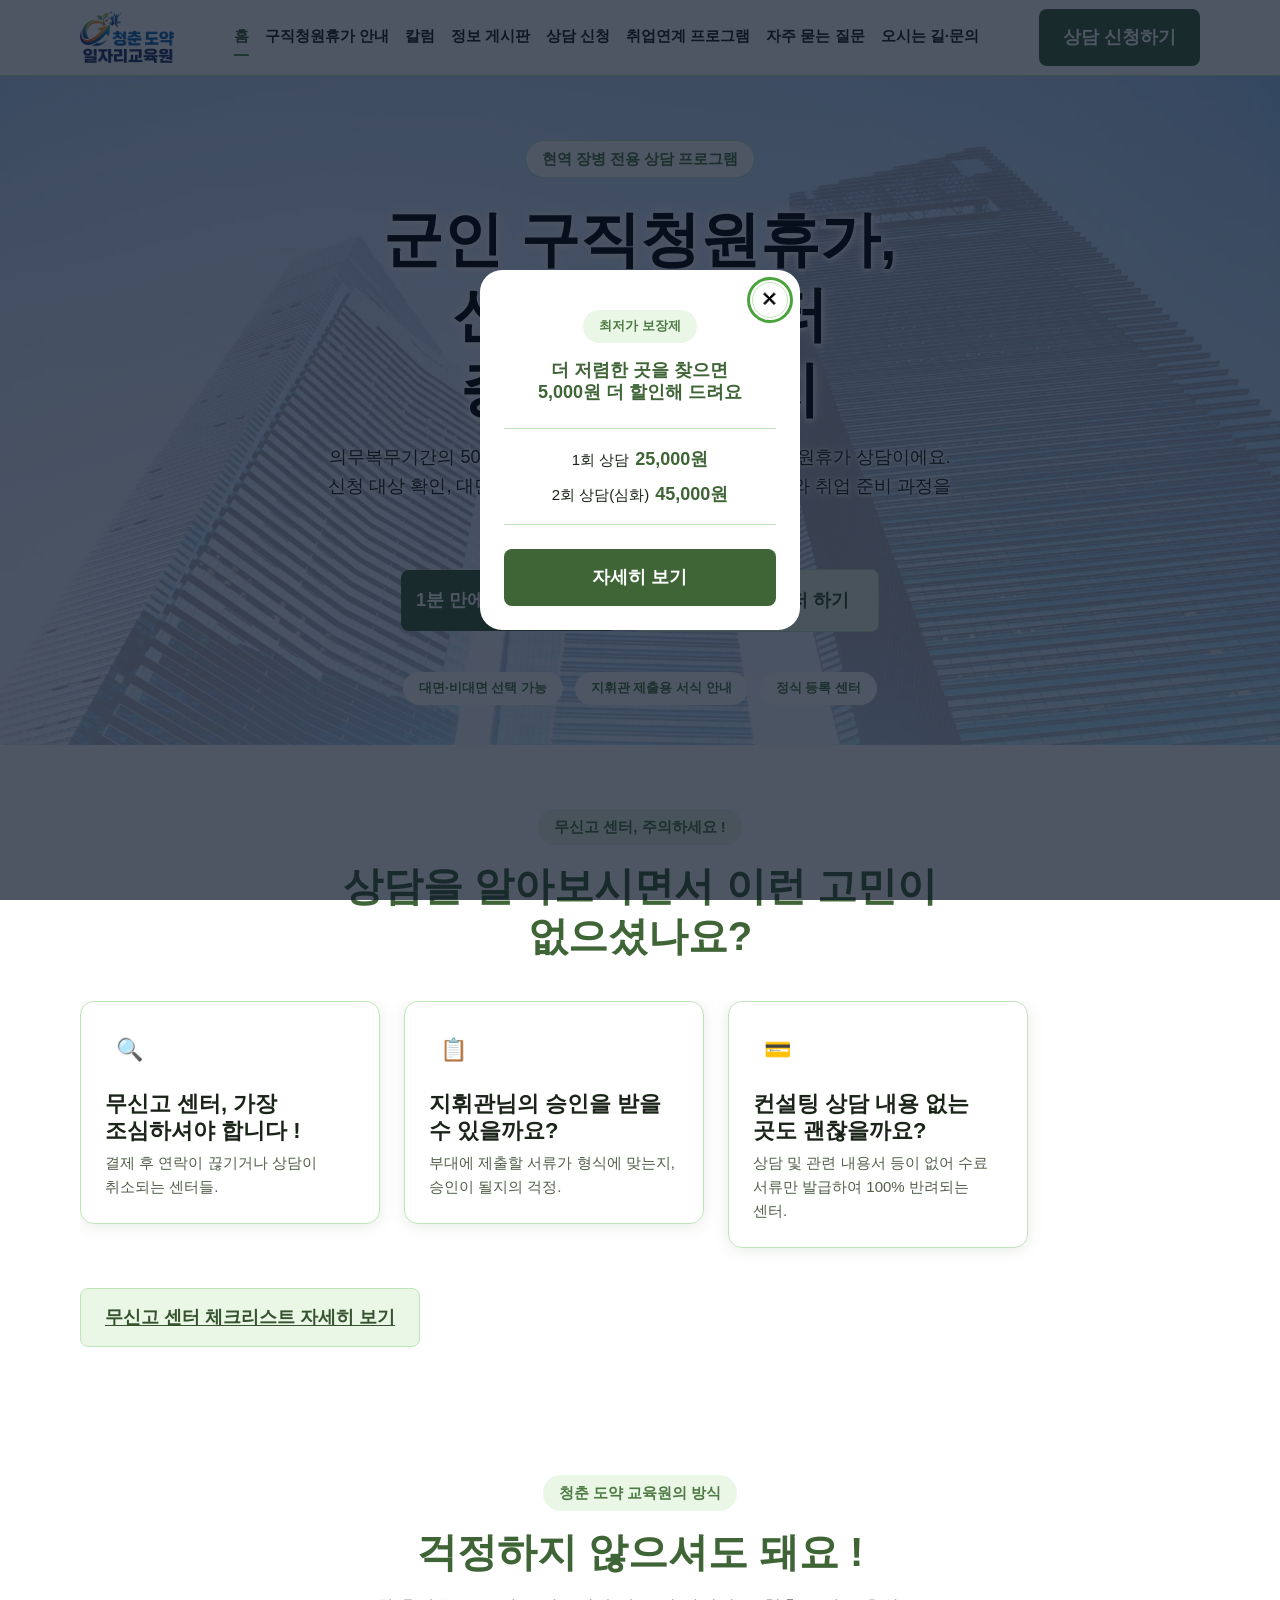
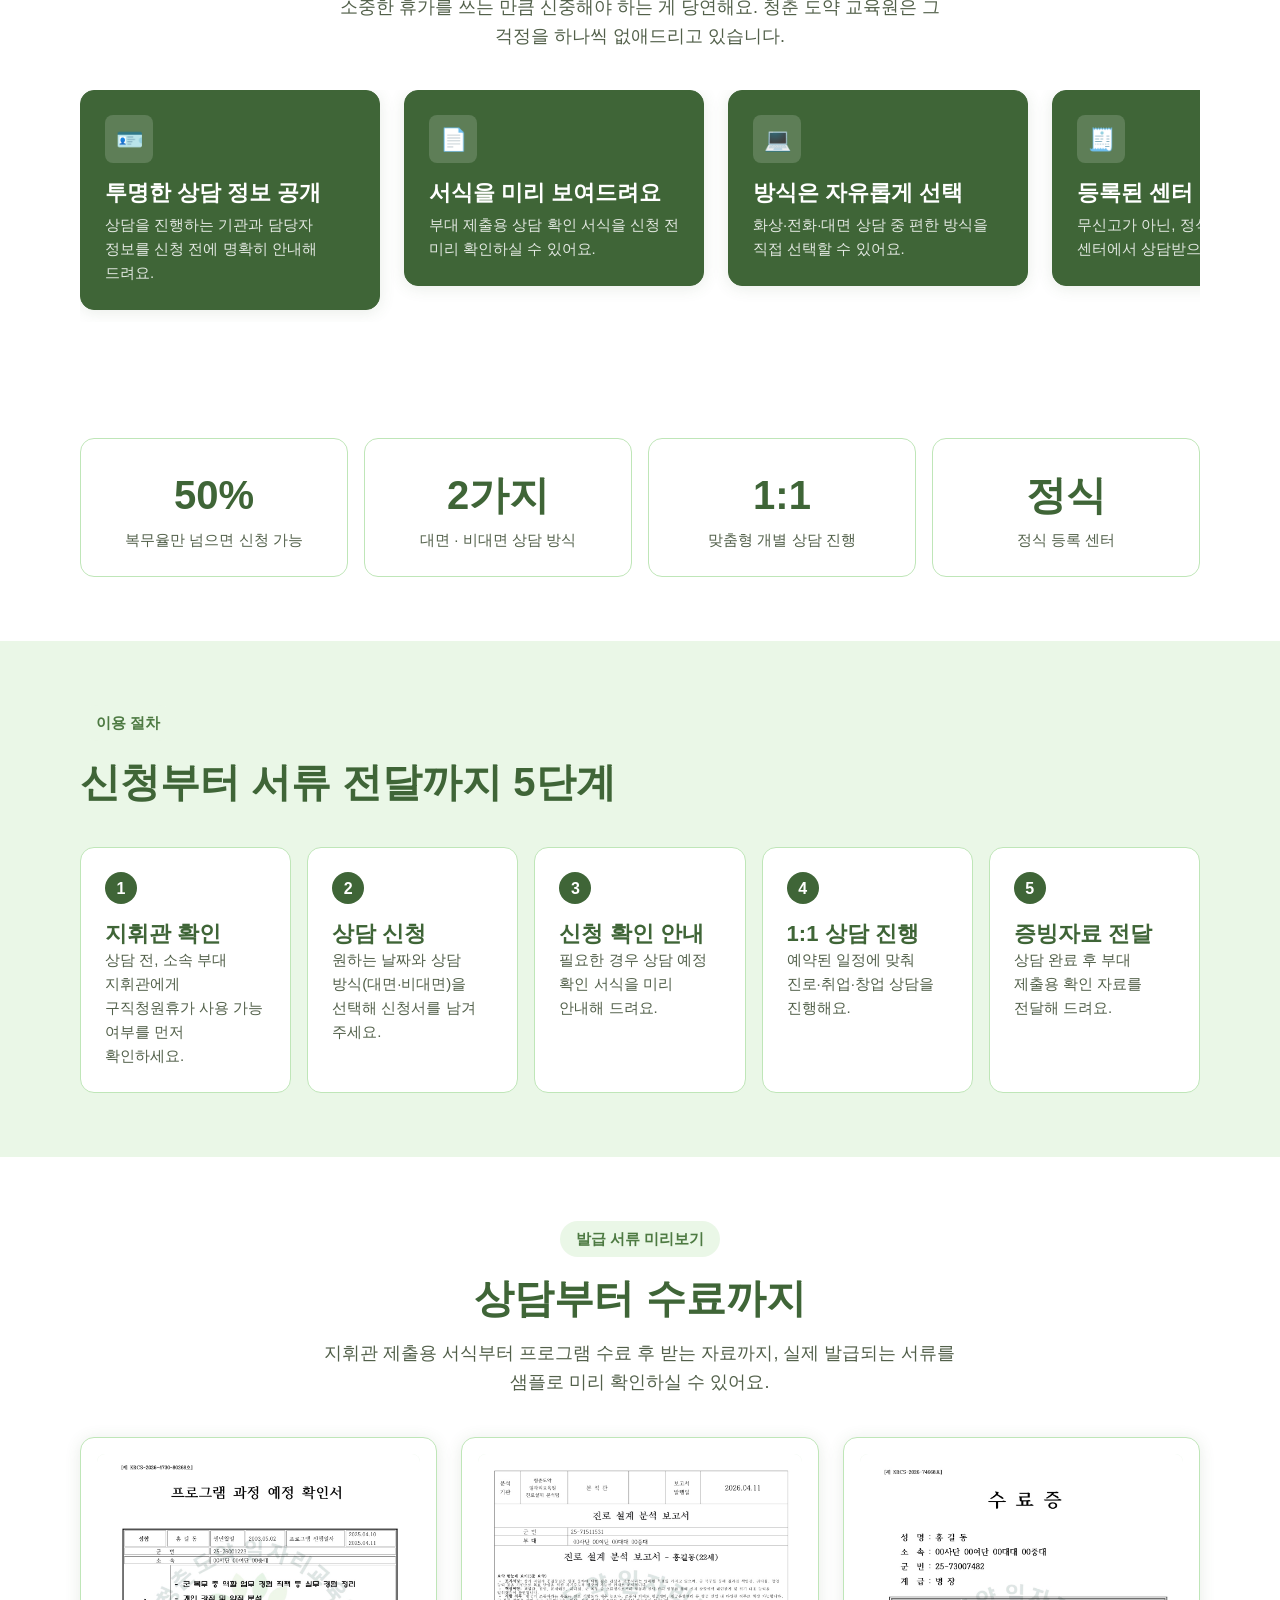
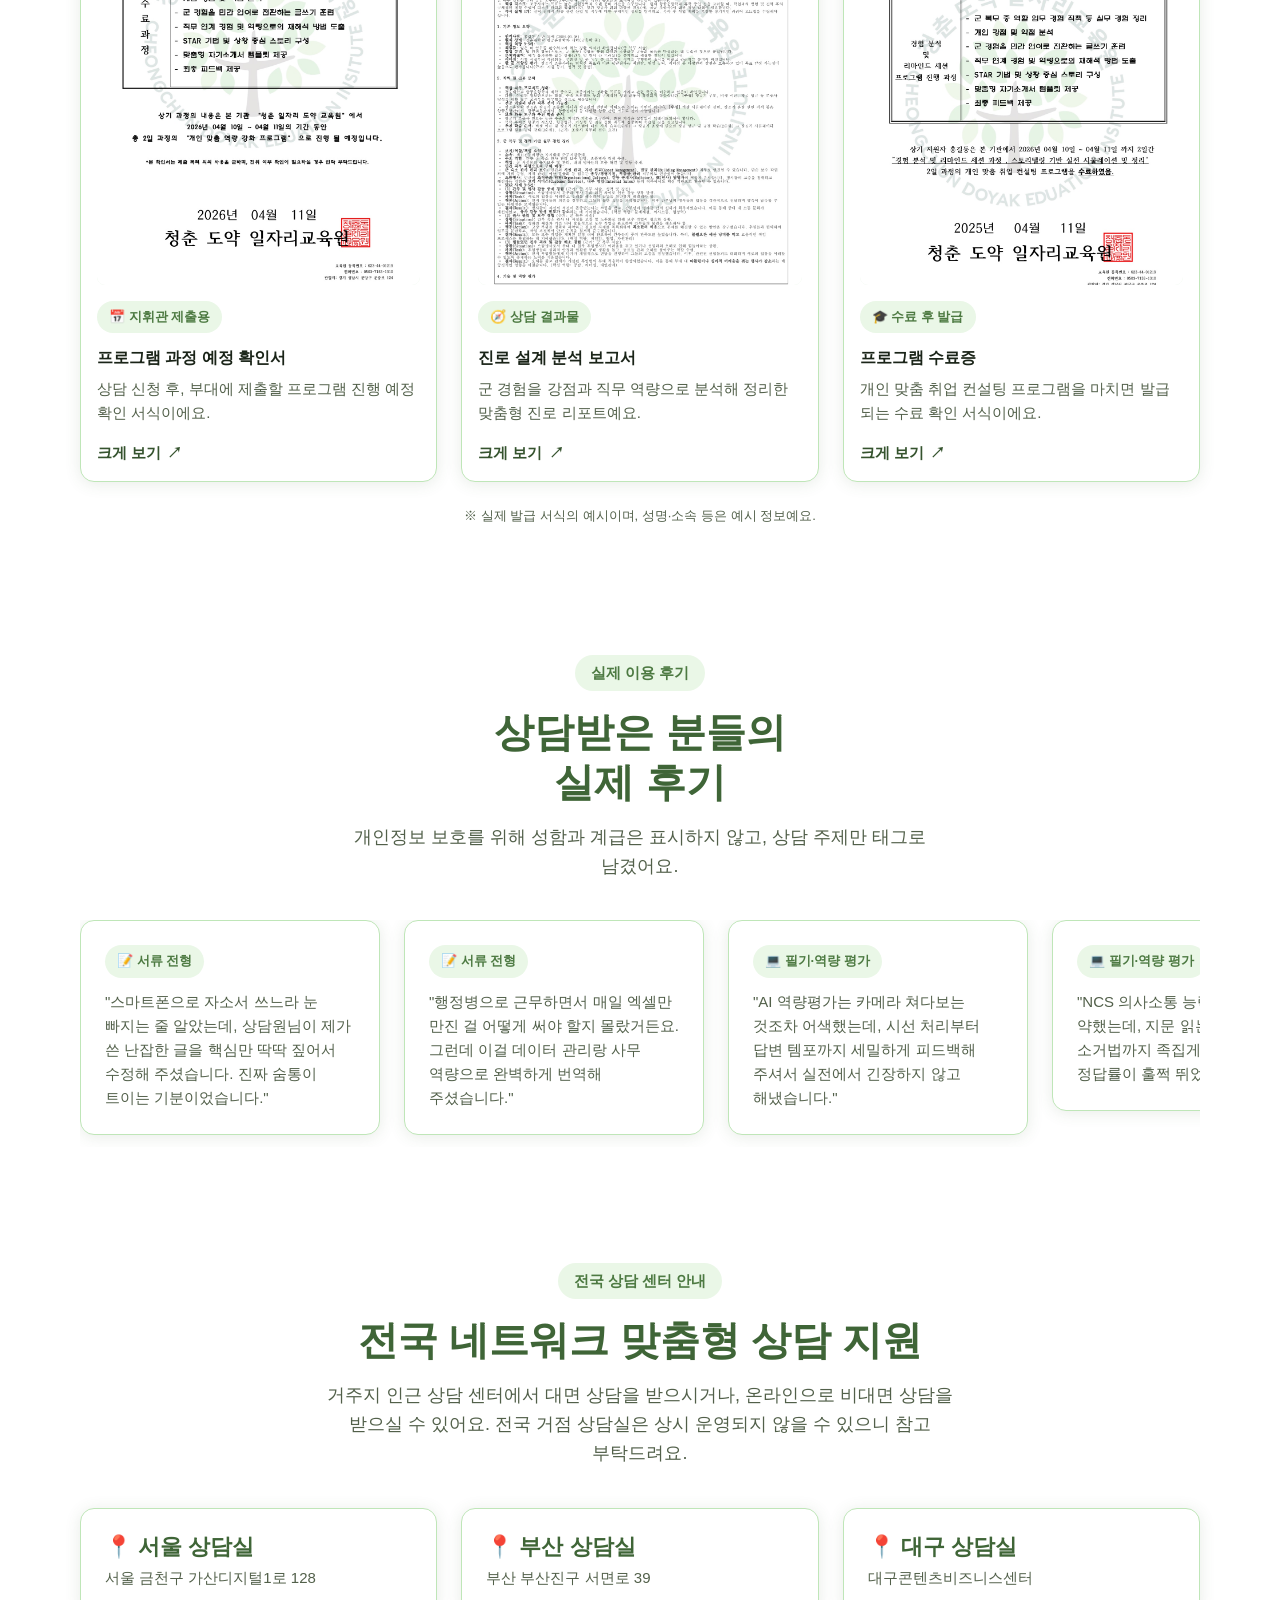
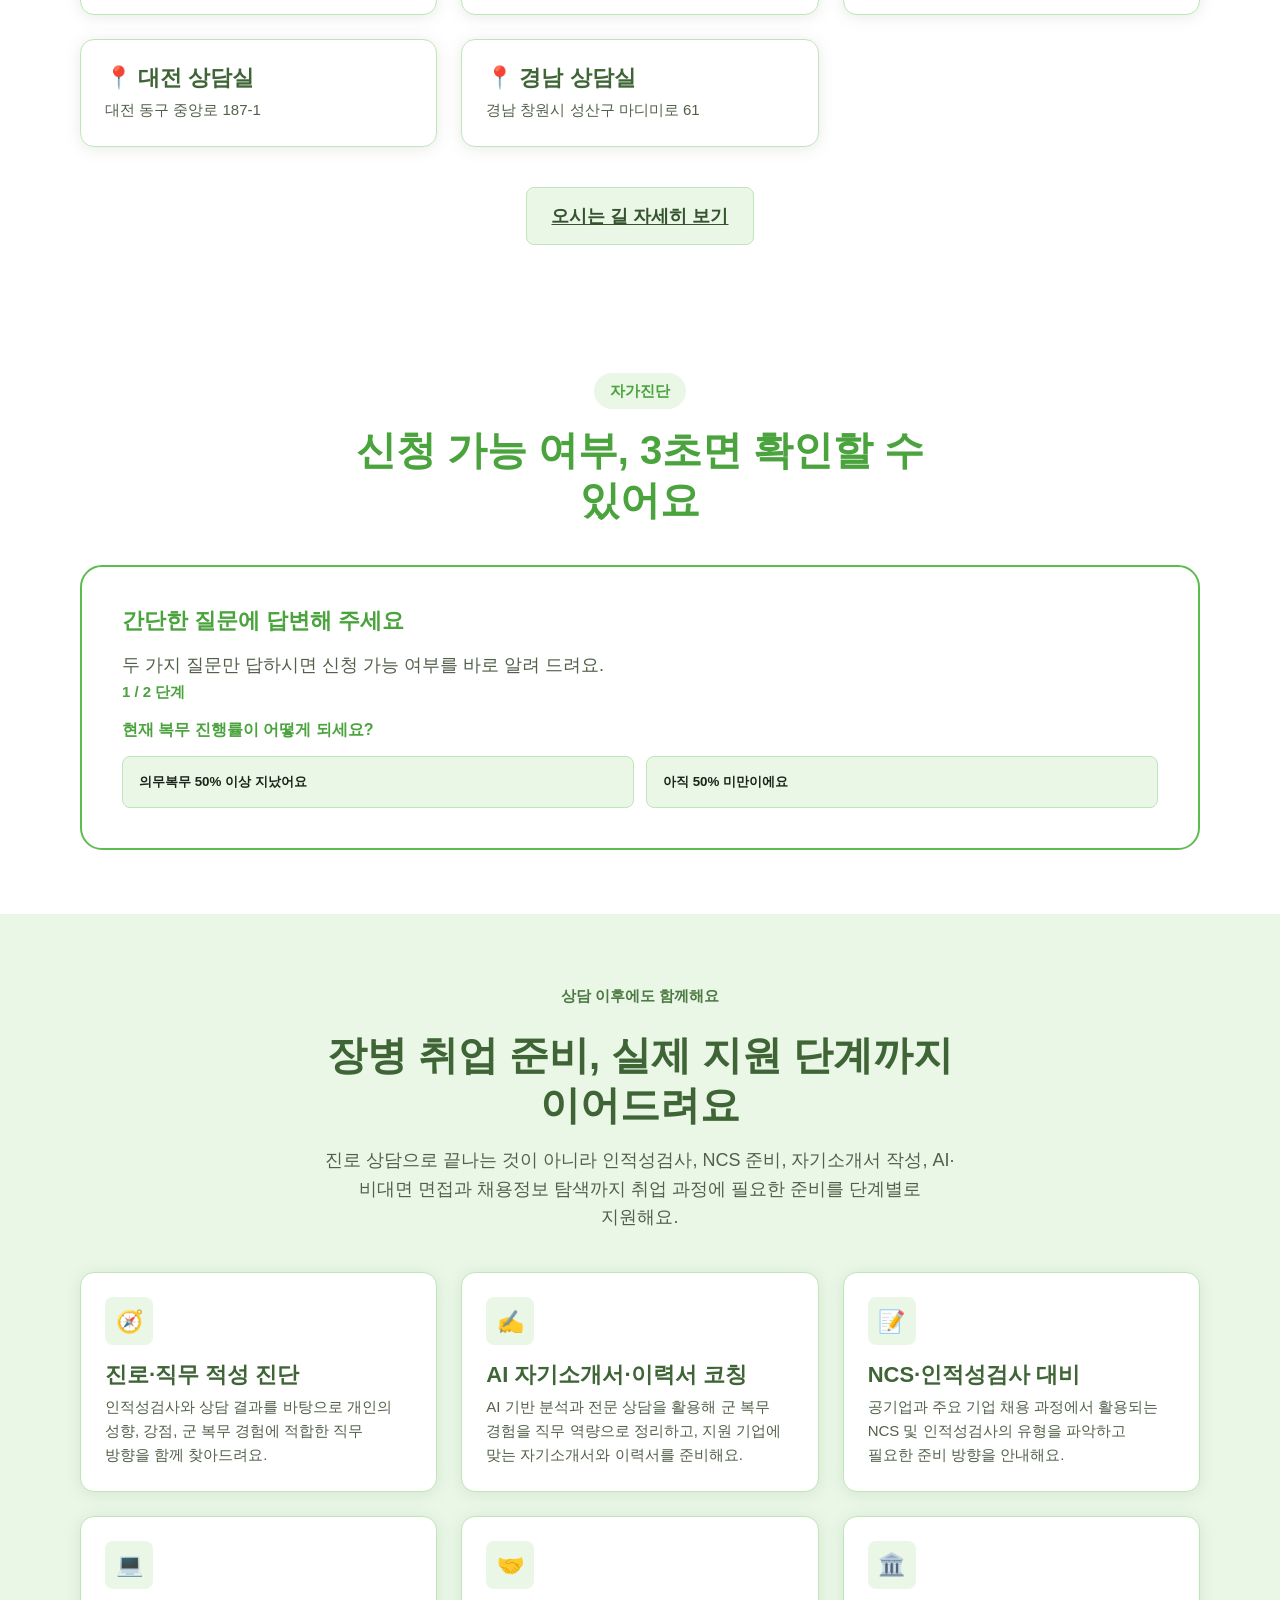
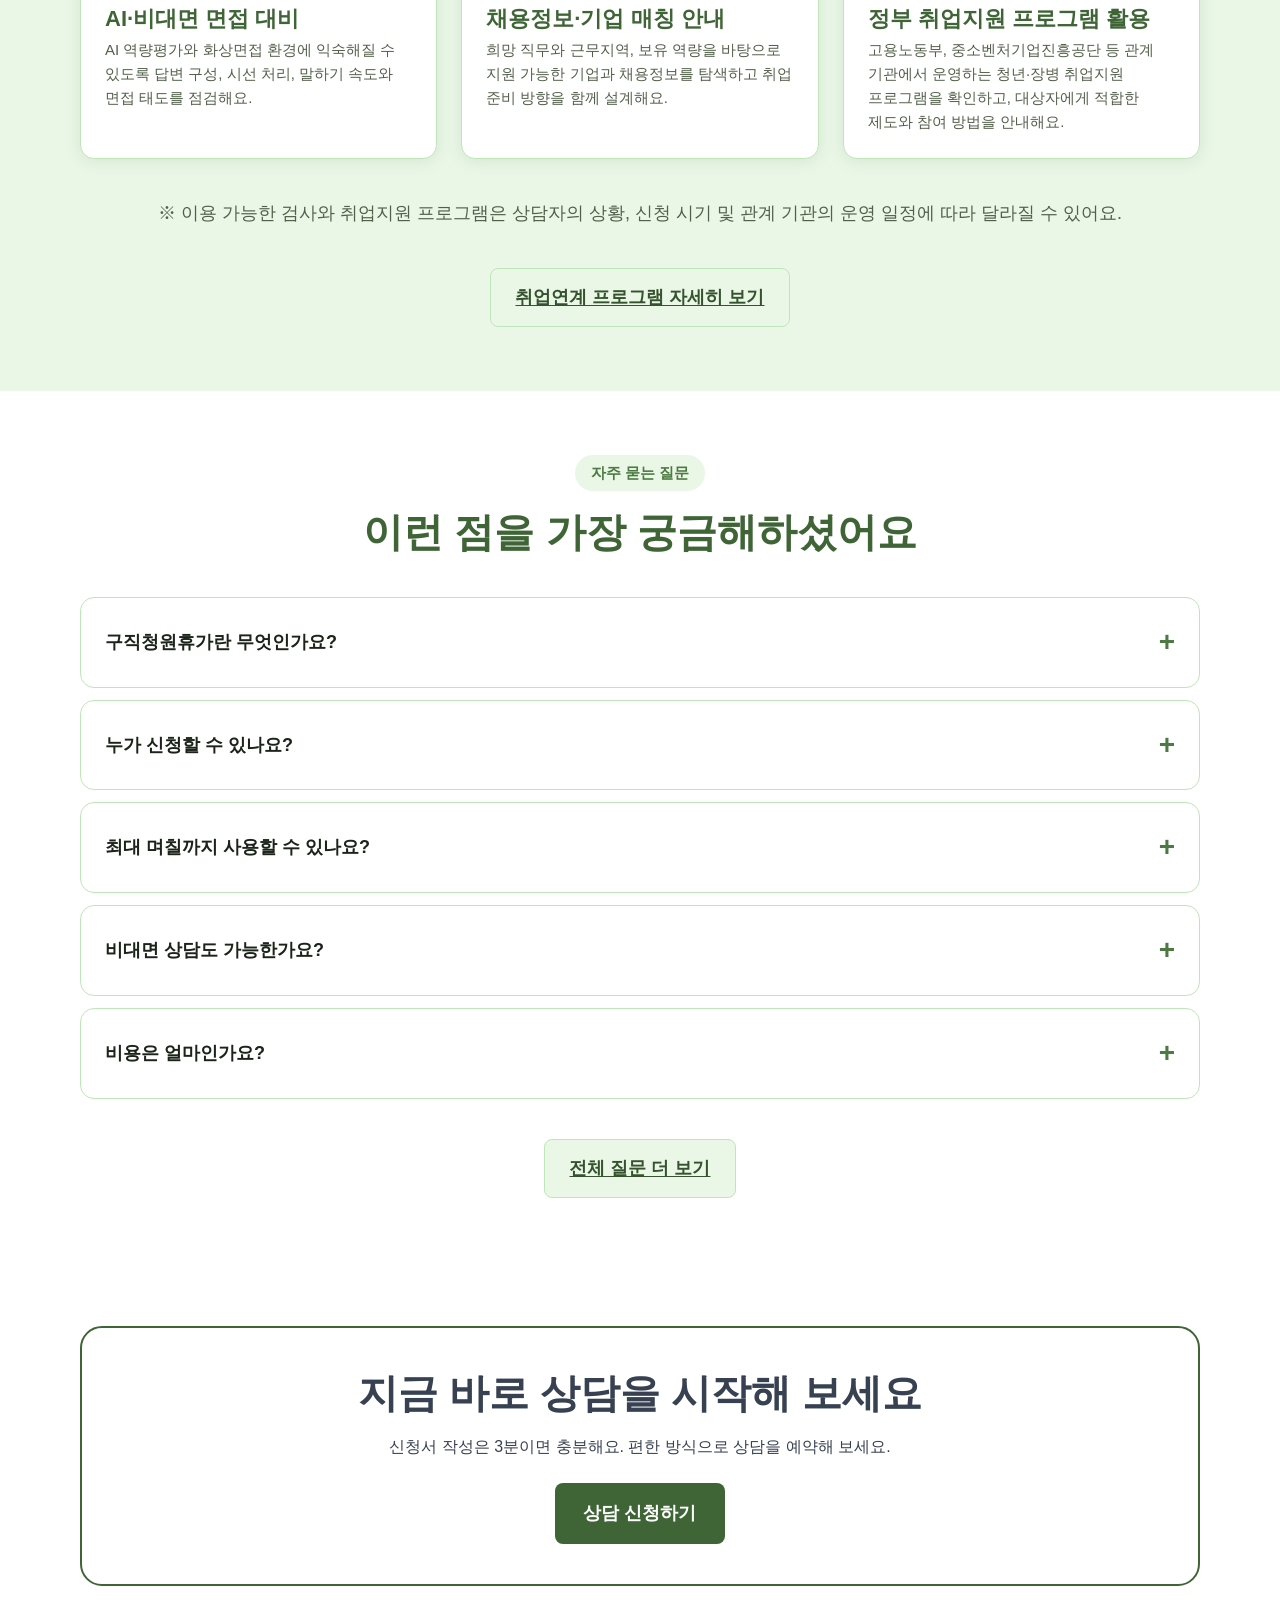
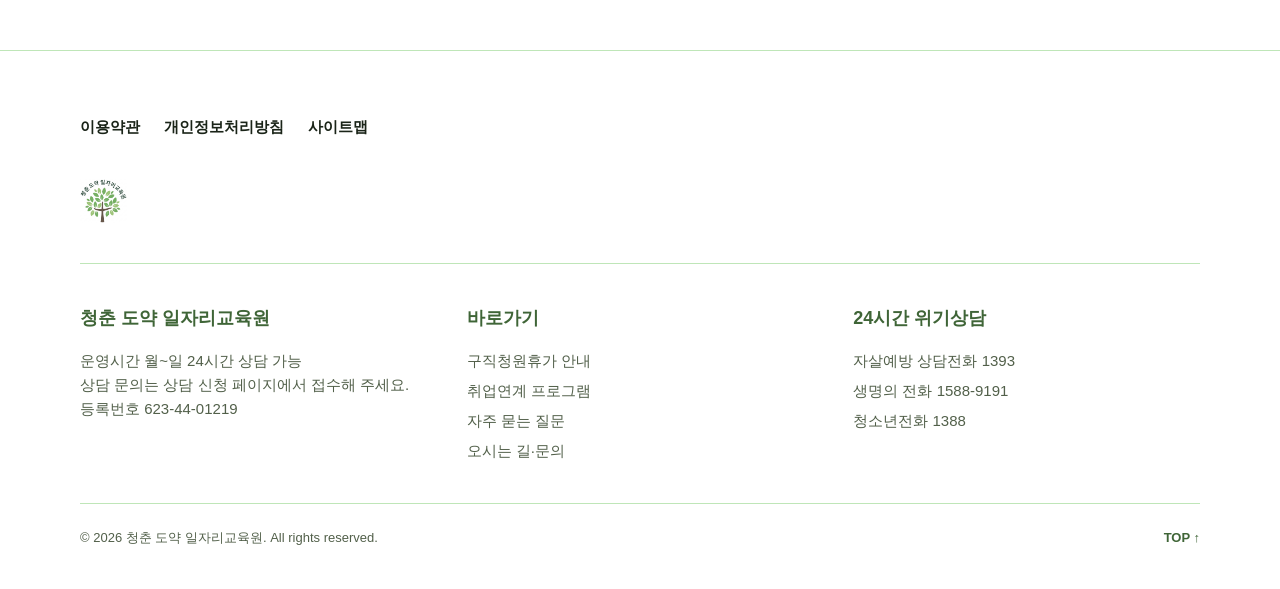
==== commit cdeacca9: "Add dismissible pricing popup and update consultation fees sitewide Homepage now shows a closable mo" ====
--- a/index.html
+++ b/index.html
@@ -6,12 +6,12 @@
   <meta name="google-site-verification" content="2nZ08xQnb_8hlBmnkDYCO0wUar5YOtVIKRQKzrqwLmY" />
   <meta name="naver-site-verification" content="445d4cc91c6507f5369d2889d1e7aca899a2a879" />
   <title>청춘 도약 일자리교육원 | 현역 장병 구직청원휴가 상담</title>
-  <meta name="description" content="의무복무 50% 이상 현역 장병을 위한 구직청원휴가 대면·비대면 상담. 지휘관 제출용 서류 안내부터 자기소개서·면접 준비까지, 청춘 도약 일자리교육원이 함께합니다." />
-  <link rel="canonical" href="https://xn--9d0bj6jvofy7nrsb4nou6e148bfjc.kr/index.html" />
+  <meta name="description" content="의무복무 50% 이상 현역 장병을 위한 구직청원휴가 대면·비대면 상담. 지휘관 제출용 서류 안내를 청춘 도약 일자리교육원이 함께합니다. " />
+  <link rel="canonical" href="https://xn--9d0bj6jvofy7nrsb4nou6e148bfjc.kr/" />
   <meta property="og:type" content="website" />
   <meta property="og:title" content="청춘 도약 일자리교육원 | 현역 장병 구직청원휴가 상담" />
-  <meta property="og:description" content="의무복무 50% 이상 현역 장병을 위한 구직청원휴가 대면·비대면 상담과 취업연계 프로그램" />
-  <meta property="og:url" content="https://xn--9d0bj6jvofy7nrsb4nou6e148bfjc.kr/index.html" />
+  <meta property="og:description" content="의무복무 50% 이상 현역 장병을 위한 구직청원휴가 대면·비대면 상담. 지휘관 제출용 서류 안내를 청춘 도약 일자리교육원이 함께합니다. " />
+  <meta property="og:url" content="https://xn--9d0bj6jvofy7nrsb4nou6e148bfjc.kr/" />
   <meta property="og:locale" content="ko_KR" />
   <link rel="icon" href="assets/images/logo.png" type="image/png" />
   <link rel="preconnect" href="https://cdn.jsdelivr.net" />
@@ -24,7 +24,7 @@
     "@context": "https://schema.org",
     "@type": "Organization",
     "name": "청춘 도약 일자리교육원",
-    "url": "https://xn--9d0bj6jvofy7nrsb4nou6e148bfjc.kr/index.html",
+    "url": "https://xn--9d0bj6jvofy7nrsb4nou6e148bfjc.kr/",
     "logo": {
       "@type": "ImageObject",
       "url": "https://xn--9d0bj6jvofy7nrsb4nou6e148bfjc.kr/assets/images/logo.png"
@@ -671,8 +671,23 @@
     </div>
   </div>
 
+  <div class="promo-modal" id="promo-modal" hidden>
+    <div class="promo-modal__backdrop" data-promo-close></div>
+    <div class="promo-modal__dialog" role="dialog" aria-modal="true" aria-labelledby="promo-modal-title">
+      <button type="button" class="promo-modal__close" data-promo-close aria-label="닫기">✕</button>
+      <p class="promo-modal__badge">최저가 보장제</p>
+      <h2 id="promo-modal-title" class="promo-modal__title">더 저렴한 곳을 찾으면<br />5,000원 더 할인해 드려요</h2>
+      <ul class="promo-modal__prices">
+        <li><span>1회 상담</span><strong>25,000원</strong></li>
+        <li><span>2회 상담(심화)</span><strong>45,000원</strong></li>
+      </ul>
+      <a href="apply.html#lowest-price" class="btn btn--primary btn--block">자세히 보기</a>
+    </div>
+  </div>
+
   <script src="assets/js/main.js"></script>
   <script src="assets/js/self-check.js"></script>
   <script src="assets/js/doc-preview.js"></script>
+  <script src="assets/js/banner.js"></script>
 </body>
 </html>
--- a/assets/css/components.css
+++ b/assets/css/components.css
@@ -783,6 +783,94 @@
   }
 }
 
+/* ===== Promo modal (dismissible centered popup) ===== */
+.promo-modal[hidden] {
+  display: none;
+}
+
+.promo-modal {
+  position: fixed;
+  inset: 0;
+  z-index: 1200;
+  display: flex;
+  align-items: center;
+  justify-content: center;
+  padding: var(--space-md);
+}
+
+.promo-modal__backdrop {
+  position: absolute;
+  inset: 0;
+  background: rgba(10, 20, 40, 0.72);
+}
+
+.promo-modal__dialog {
+  position: relative;
+  z-index: 1;
+  width: 100%;
+  max-width: 320px;
+  background: var(--color-white);
+  border-radius: var(--radius-lg);
+  padding: var(--space-lg) var(--space-md) var(--space-md);
+  text-align: center;
+}
+
+.promo-modal__close {
+  position: absolute;
+  top: var(--space-xs);
+  right: var(--space-xs);
+  width: 36px;
+  height: 36px;
+  border-radius: 50%;
+  border: 1px solid var(--color-border);
+  background: var(--color-white);
+  font-size: var(--fs-md);
+  line-height: 1;
+  cursor: pointer;
+}
+
+.promo-modal__badge {
+  display: inline-block;
+  font-size: var(--fs-xs);
+  font-weight: 700;
+  color: var(--color-navy-700);
+  background: var(--color-sky-50);
+  padding: var(--space-2xs) var(--space-sm);
+  border-radius: 999px;
+  margin: 0 0 var(--space-sm);
+}
+
+.promo-modal__title {
+  font-size: var(--fs-md);
+  line-height: var(--lh-tight);
+  margin: 0 0 var(--space-md);
+}
+
+.promo-modal__prices {
+  list-style: none;
+  margin: 0 0 var(--space-md);
+  padding: 0;
+  display: flex;
+  flex-direction: column;
+  gap: var(--space-2xs);
+  border-top: 1px solid var(--color-border);
+  border-bottom: 1px solid var(--color-border);
+  padding: var(--space-sm) 0;
+}
+
+.promo-modal__prices li {
+  display: flex;
+  align-items: baseline;
+  justify-content: center;
+  gap: var(--space-2xs);
+  font-size: var(--fs-sm);
+}
+
+.promo-modal__prices strong {
+  color: var(--color-navy-900);
+  font-size: var(--fs-md);
+}
+
 /* ===== Guide sub-block (guide.html free-alternatives section) ===== */
 .guide-block {
   margin-top: var(--space-lg);
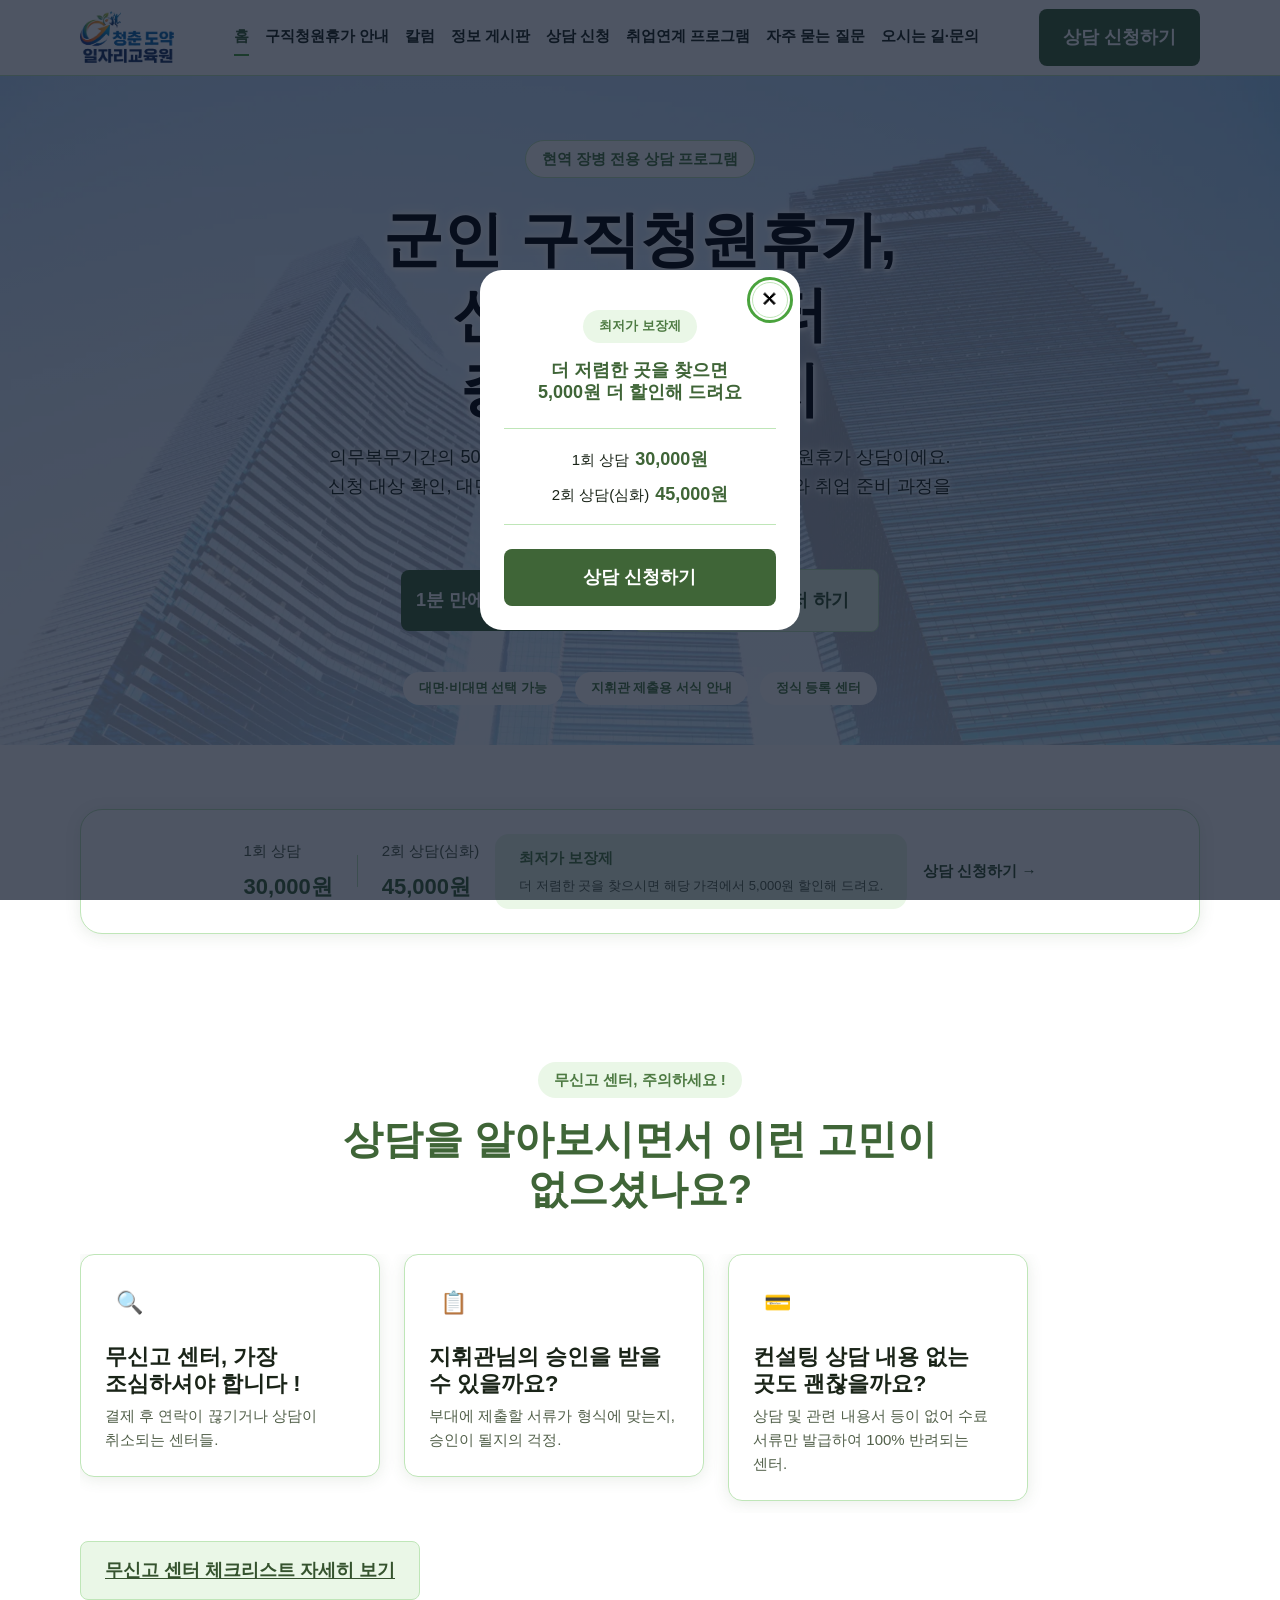
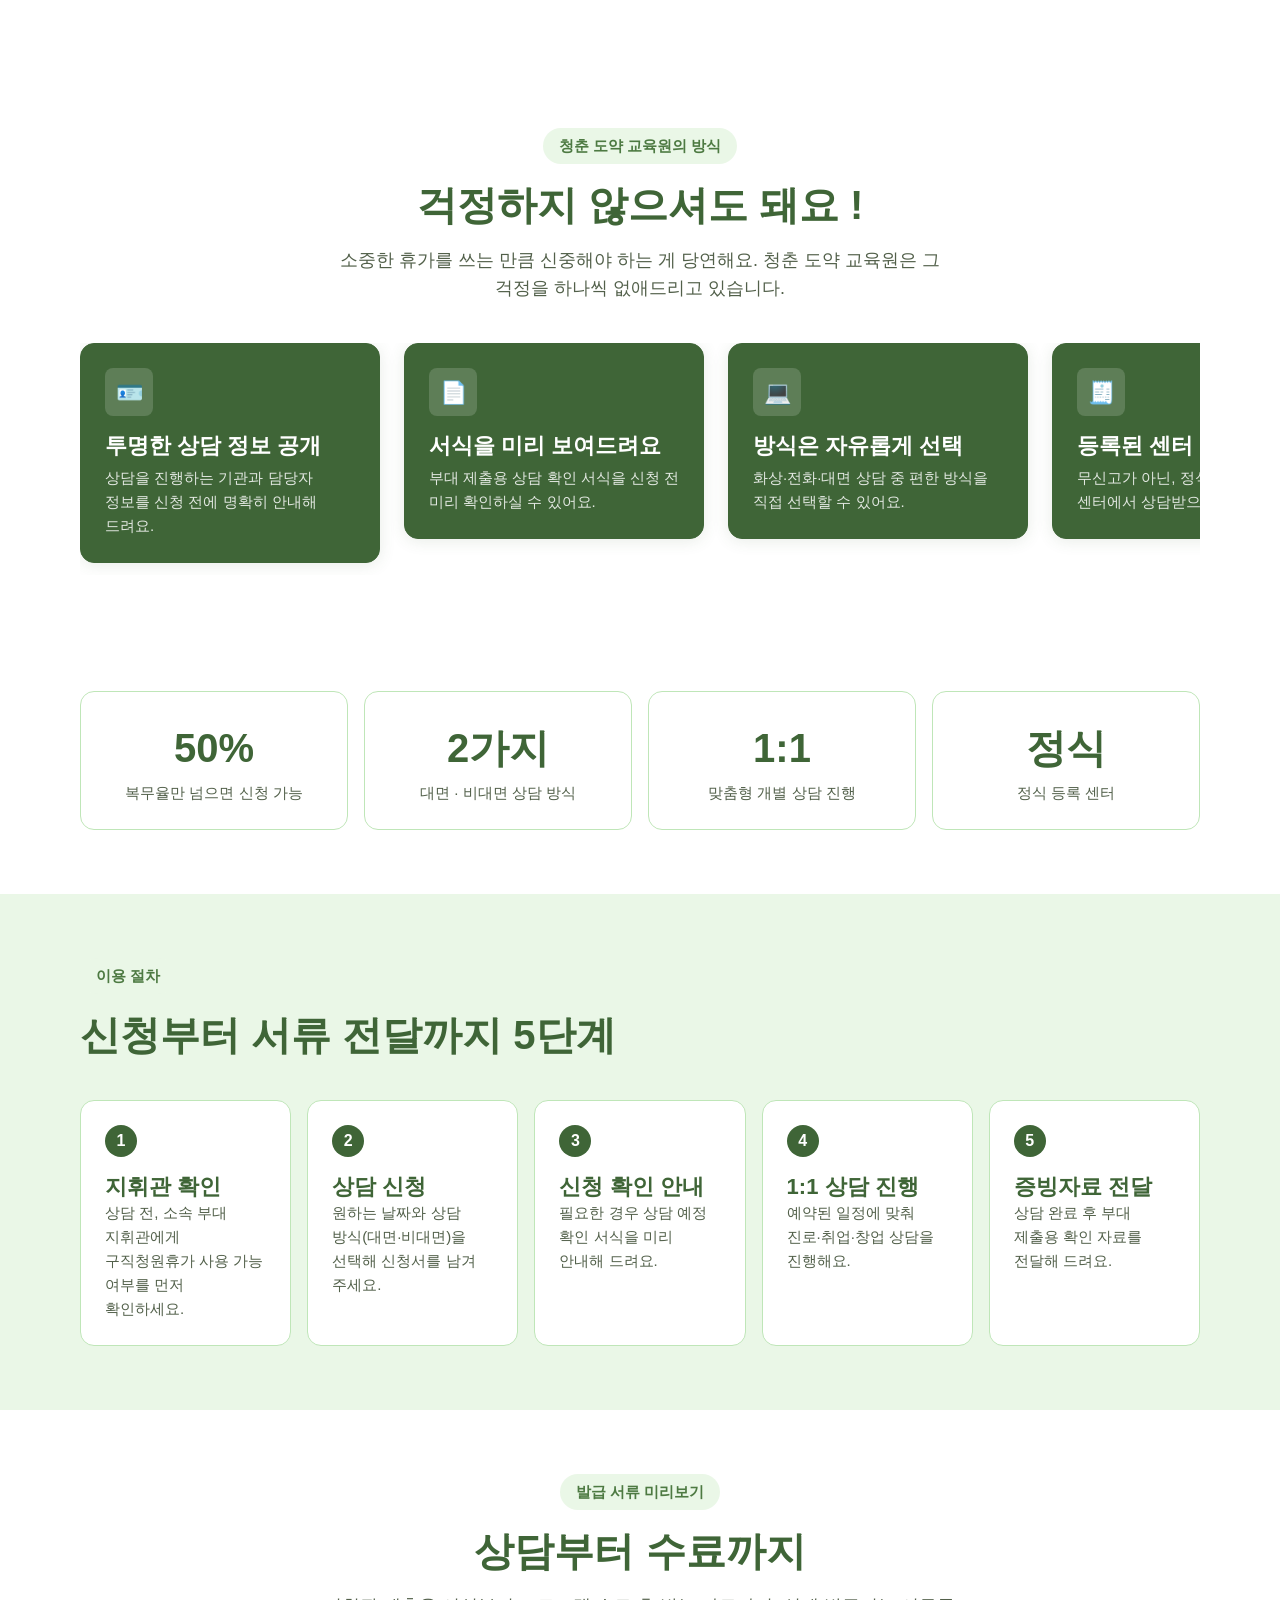
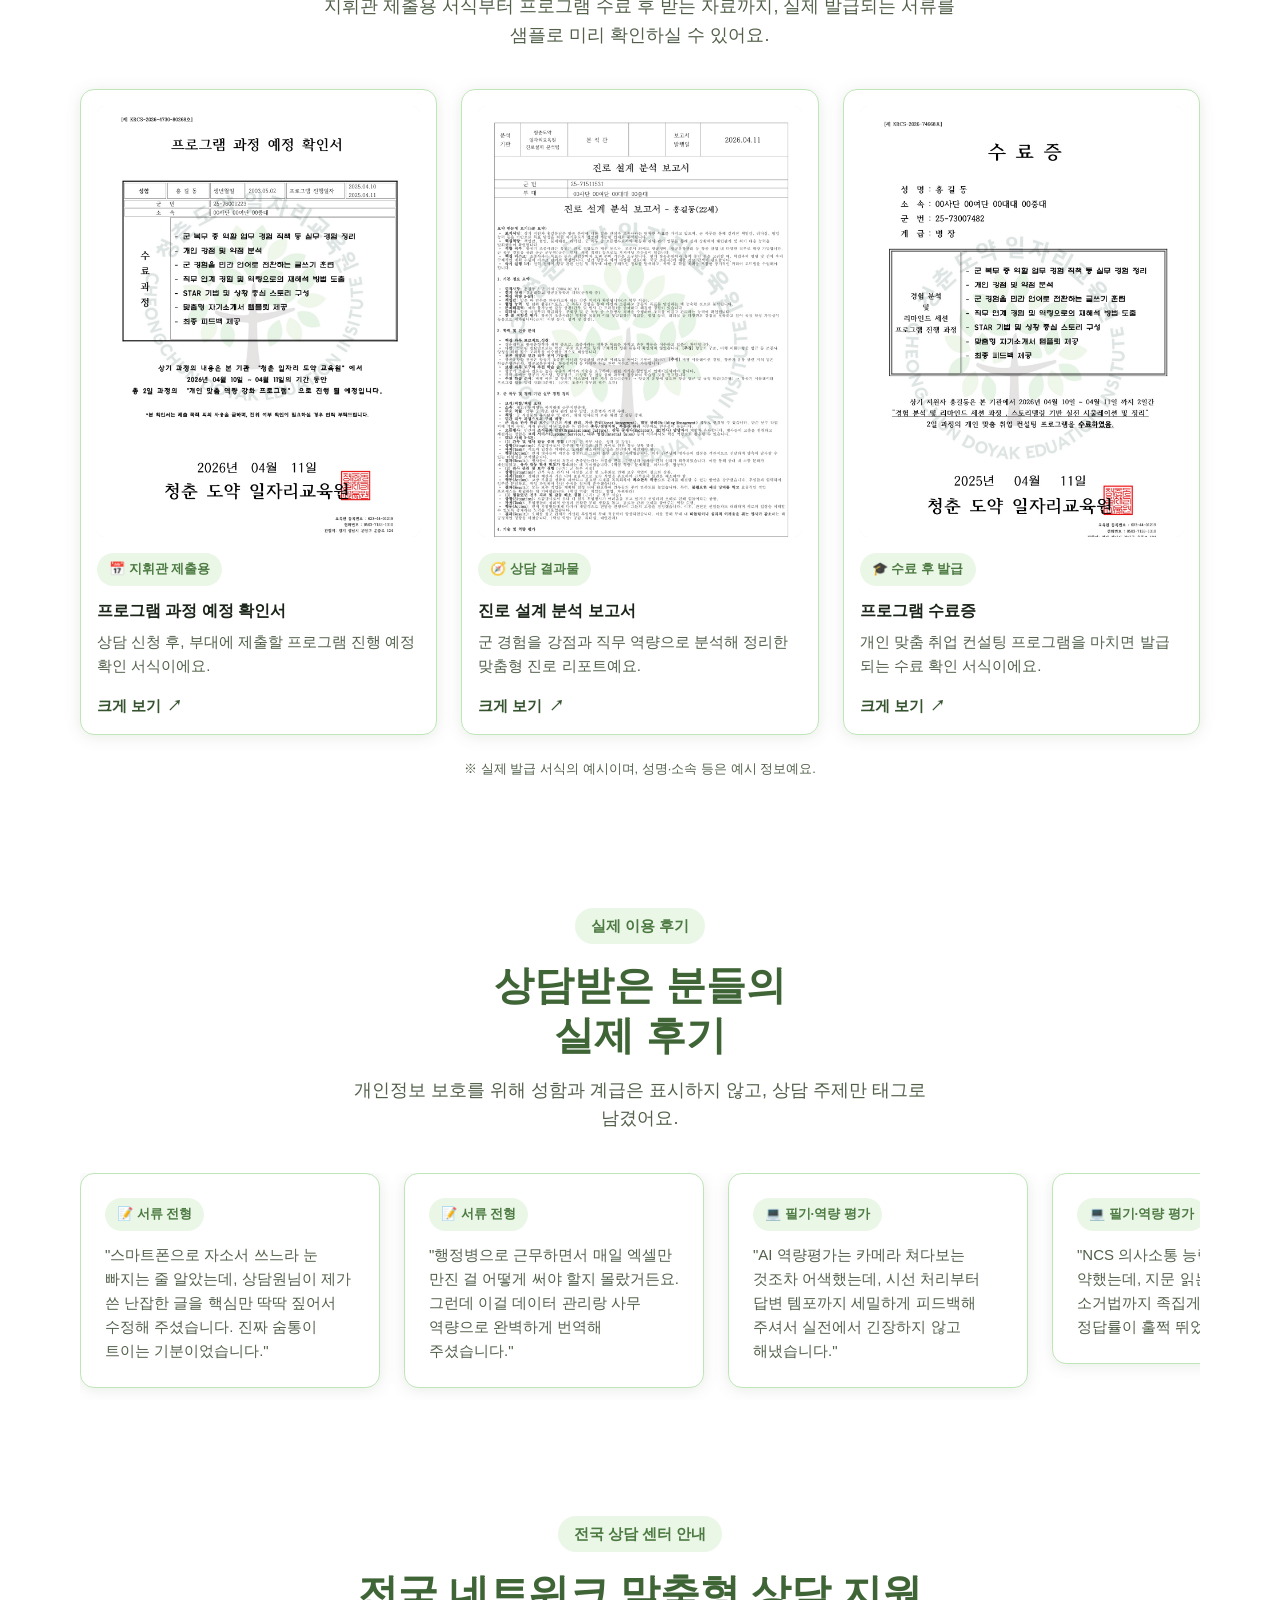
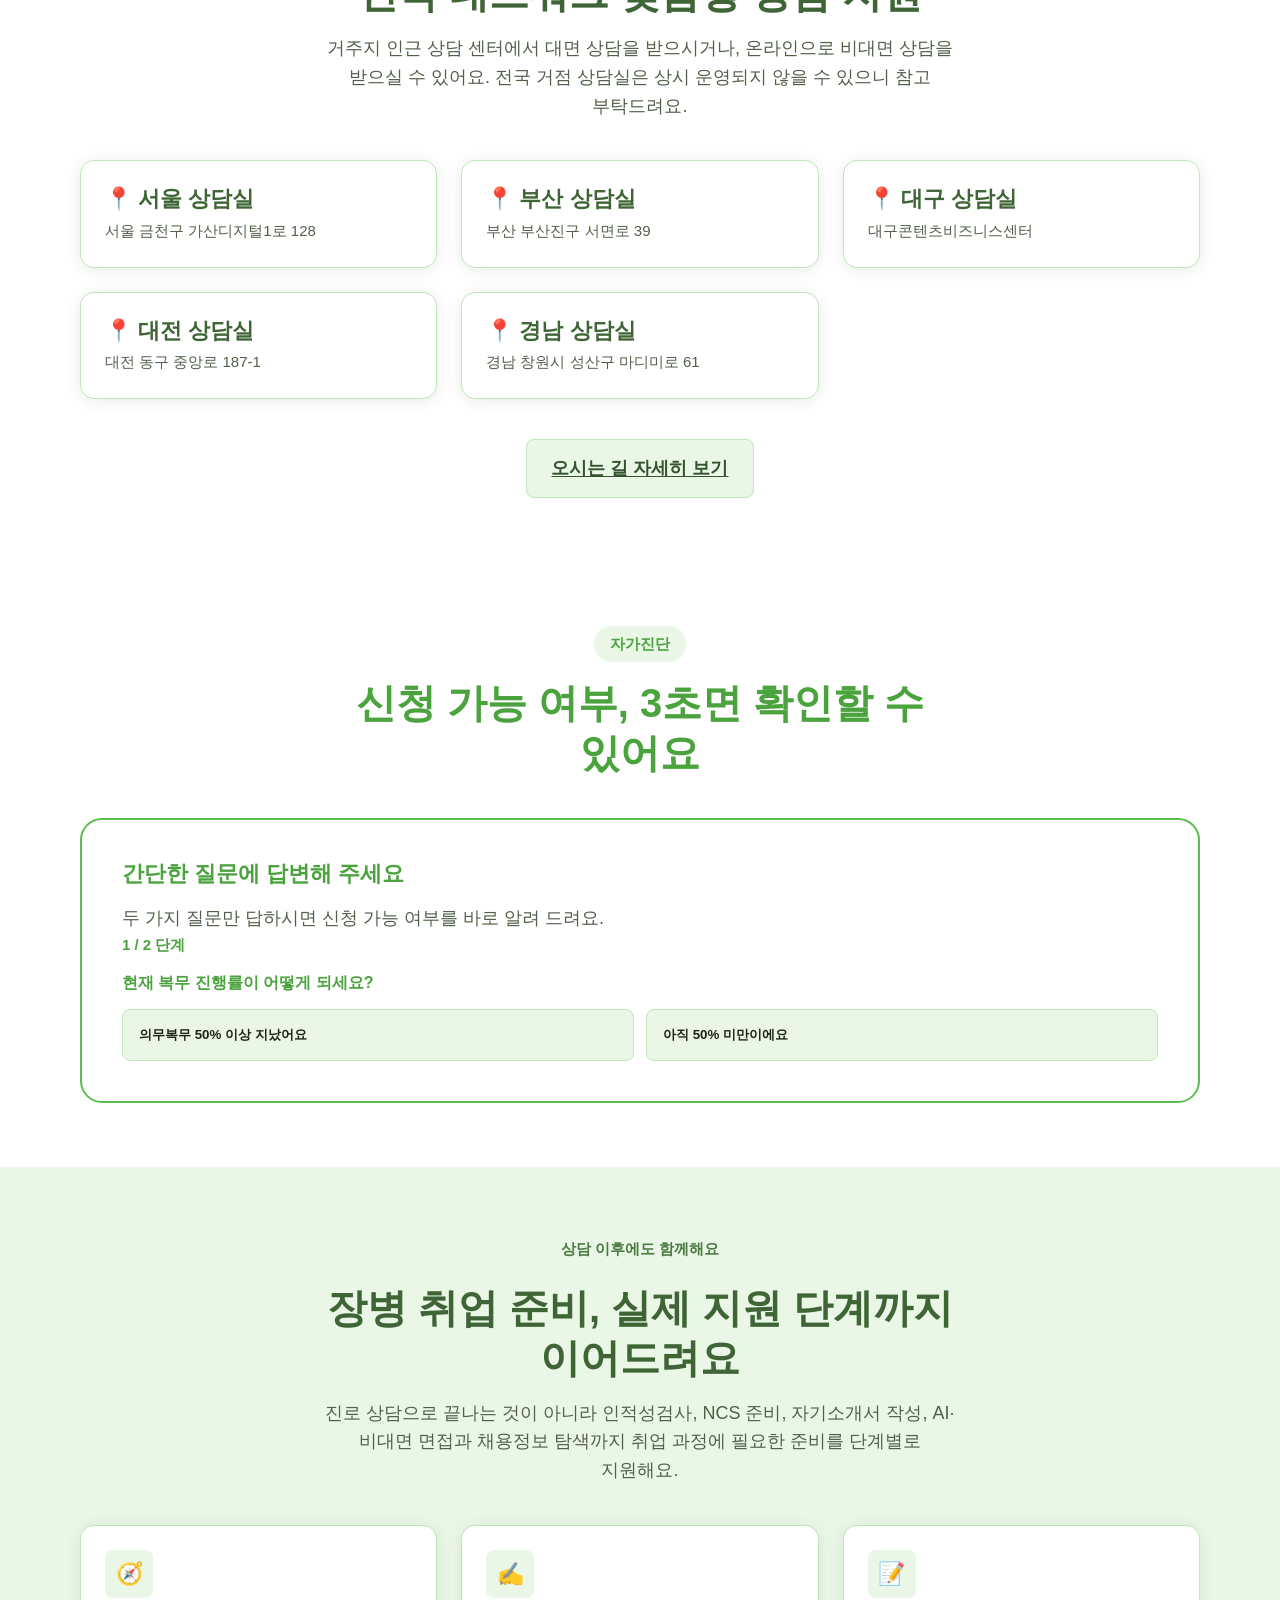
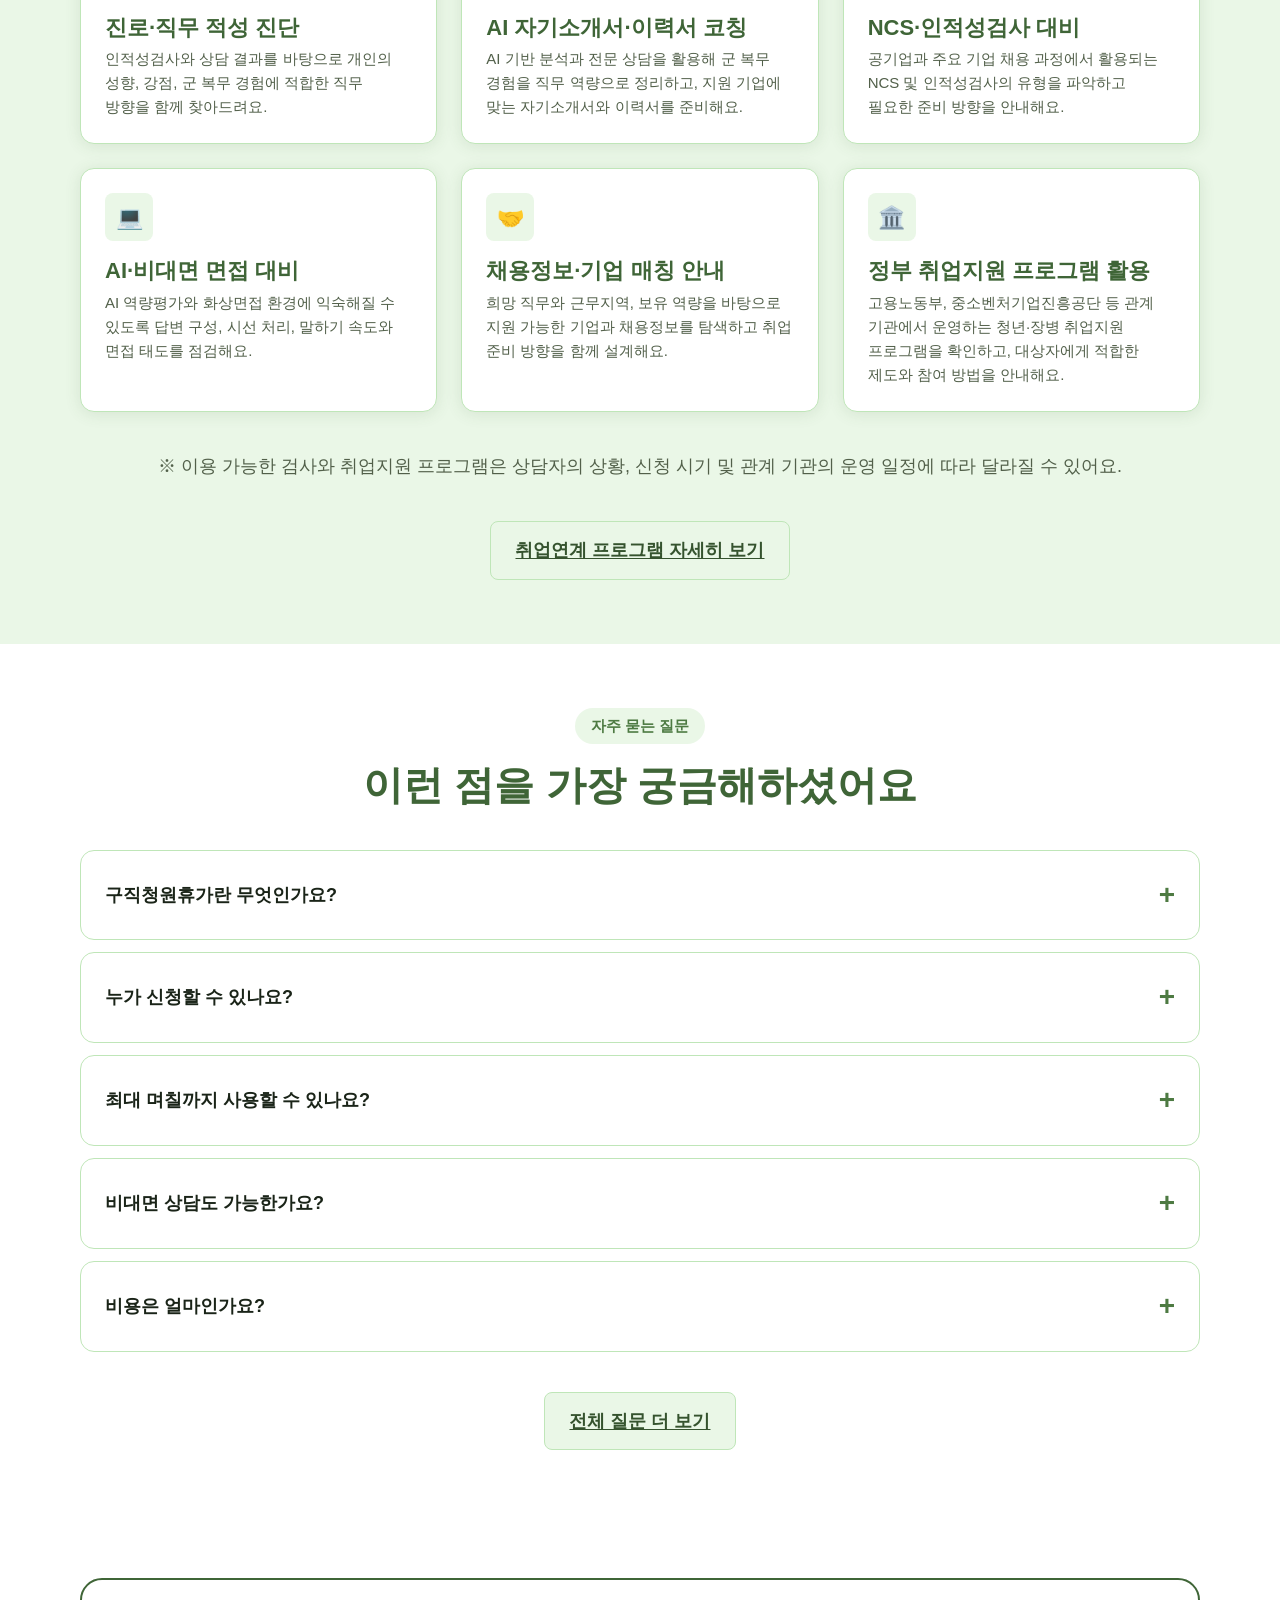
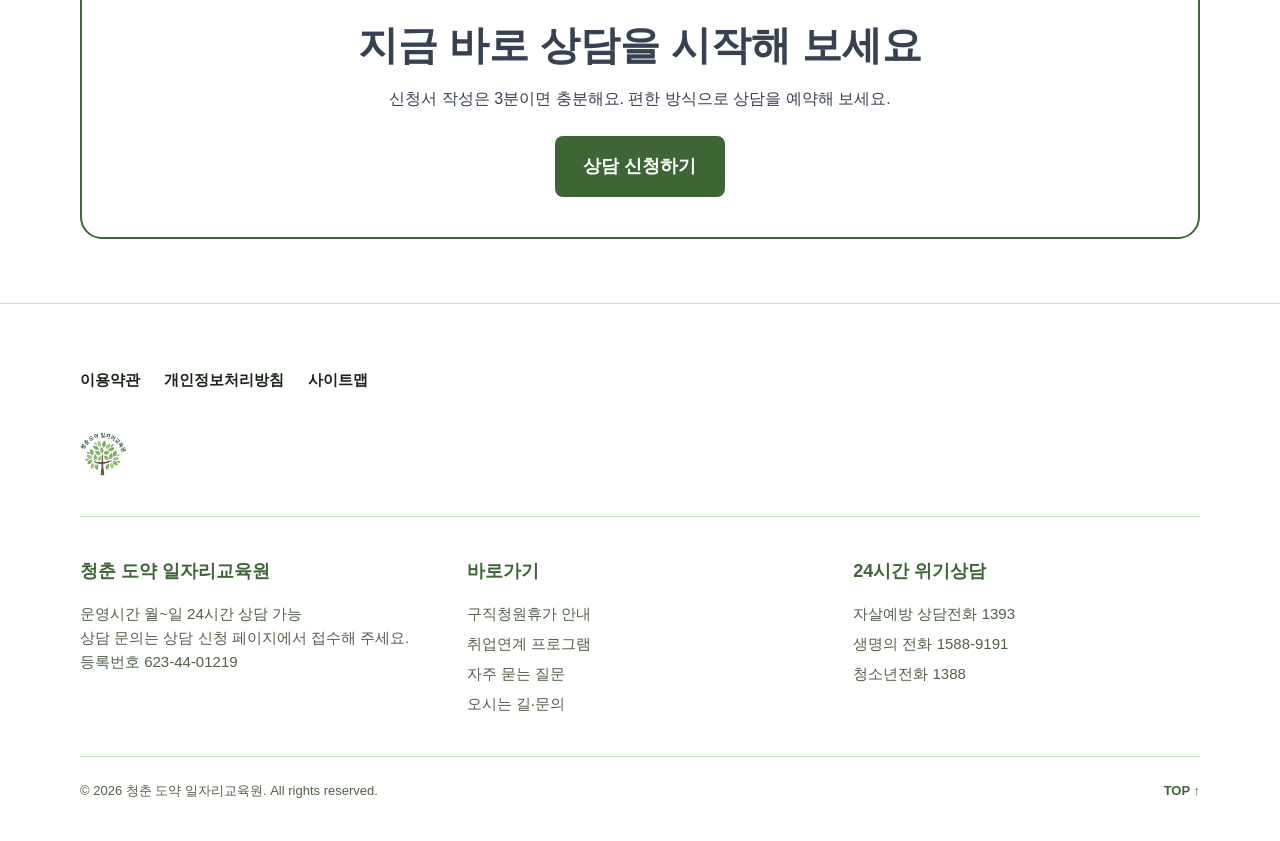
==== commit 2f87deda: "Add homepage pricing strip and route CTAs to KakaoTalk consultation Adds a persistent below-hero pri" ====
--- a/index.html
+++ b/index.html
@@ -109,6 +109,30 @@
       </div>
     </section>
 
+    <!-- 가격 안내 -->
+    <section class="section section--compact">
+      <div class="container">
+        <div class="price-banner">
+          <div class="price-banner__prices">
+            <div class="price-banner__item">
+              <span class="price-banner__label">1회 상담</span>
+              <span class="price-banner__value">30,000원</span>
+            </div>
+            <div class="price-banner__divider" aria-hidden="true"></div>
+            <div class="price-banner__item">
+              <span class="price-banner__label">2회 상담(심화)</span>
+              <span class="price-banner__value">45,000원</span>
+            </div>
+          </div>
+          <div class="price-banner__badge">
+            <strong>최저가 보장제</strong>
+            <span>더 저렴한 곳을 찾으시면 해당 가격에서 5,000원 할인해 드려요.</span>
+          </div>
+          <a href="http://pf.kakao.com/_sylen/chat" class="price-banner__link">상담 신청하기 →</a>
+        </div>
+      </div>
+    </section>
+
     <!-- 고민 공감 -->
     <section class="section section--alt section--compact section--danger">
       <div class="container">
@@ -678,10 +702,10 @@
       <p class="promo-modal__badge">최저가 보장제</p>
       <h2 id="promo-modal-title" class="promo-modal__title">더 저렴한 곳을 찾으면<br />5,000원 더 할인해 드려요</h2>
       <ul class="promo-modal__prices">
-        <li><span>1회 상담</span><strong>25,000원</strong></li>
+        <li><span>1회 상담</span><strong>30,000원</strong></li>
         <li><span>2회 상담(심화)</span><strong>45,000원</strong></li>
       </ul>
-      <a href="apply.html#lowest-price" class="btn btn--primary btn--block">자세히 보기</a>
+      <a href="http://pf.kakao.com/_sylen/chat" class="btn btn--primary btn--block">상담 신청하기</a>
     </div>
   </div>
 
--- a/assets/css/components.css
+++ b/assets/css/components.css
@@ -415,6 +415,92 @@
   color: var(--color-text-muted);
 }
 
+/* ===== Price banner (homepage, below hero) ===== */
+.price-banner {
+  display: flex;
+  flex-direction: column;
+  align-items: center;
+  gap: var(--space-sm);
+  text-align: center;
+  background: var(--color-white);
+  border: 1px solid var(--color-border);
+  border-radius: var(--radius-lg);
+  padding: var(--space-md);
+  box-shadow: var(--shadow-card);
+}
+
+.price-banner__prices {
+  display: flex;
+  align-items: center;
+  justify-content: center;
+  gap: var(--space-md);
+}
+
+.price-banner__item {
+  display: flex;
+  flex-direction: column;
+  gap: var(--space-2xs);
+}
+
+.price-banner__label {
+  font-size: var(--fs-sm);
+  color: var(--color-text-muted);
+  white-space: nowrap;
+}
+
+.price-banner__value {
+  font-size: var(--fs-lg);
+  font-weight: 800;
+  color: var(--color-navy-900);
+  white-space: nowrap;
+}
+
+.price-banner__divider {
+  width: 1px;
+  height: 32px;
+  background: var(--color-border);
+}
+
+.price-banner__badge {
+  display: flex;
+  flex-direction: column;
+  gap: var(--space-2xs);
+  background: var(--color-sky-50);
+  border-radius: var(--radius-md);
+  padding: var(--space-xs) var(--space-md);
+}
+
+.price-banner__badge strong {
+  font-size: var(--fs-sm);
+  color: var(--color-navy-700);
+}
+
+.price-banner__badge span {
+  font-size: var(--fs-xs);
+  color: var(--color-text-muted);
+  word-break: keep-all;
+}
+
+.price-banner__link {
+  font-size: var(--fs-sm);
+  font-weight: 700;
+  color: var(--color-navy-800);
+  white-space: nowrap;
+}
+
+@media (min-width: 1024px) {
+  .price-banner {
+    flex-direction: row;
+    justify-content: center;
+    text-align: left;
+    padding: var(--space-md) var(--space-lg);
+  }
+
+  .price-banner__badge {
+    text-align: left;
+  }
+}
+
 /* ===== Card grid ===== */
 .card-grid {
   display: grid;
